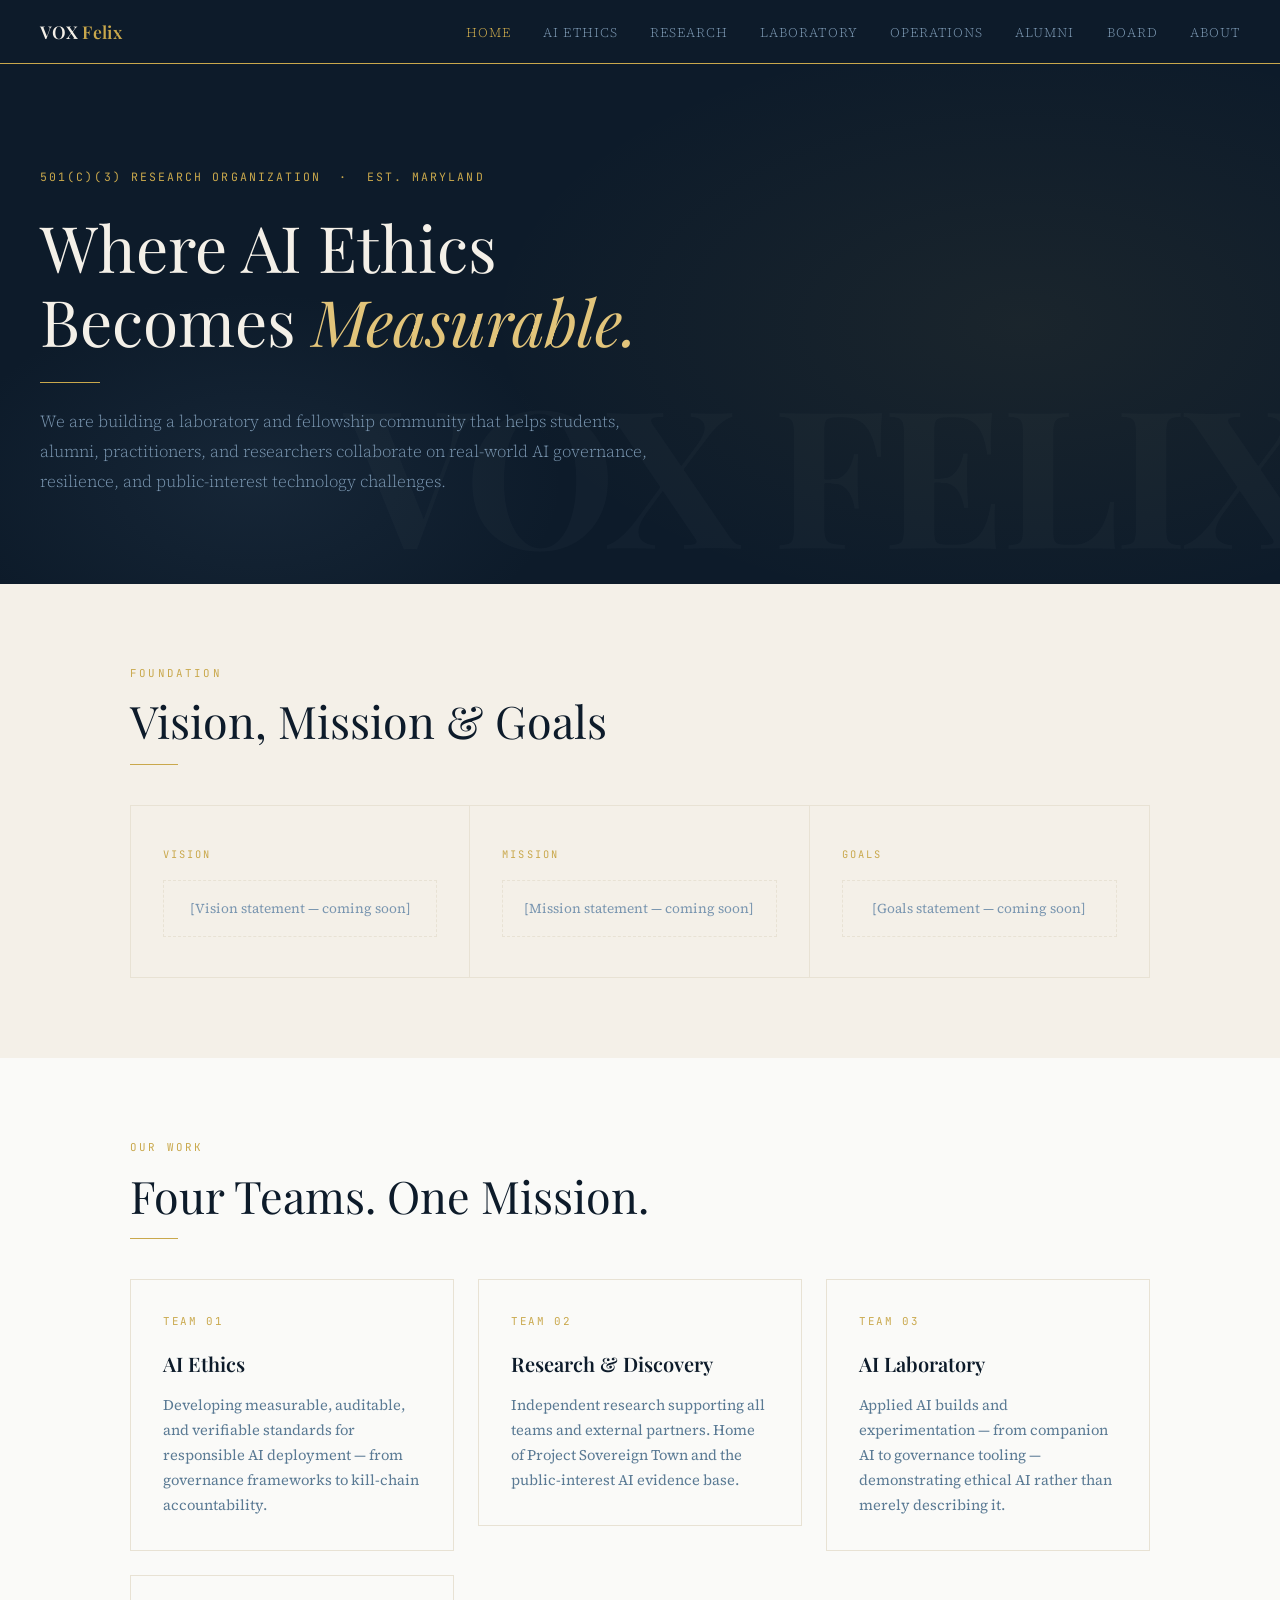
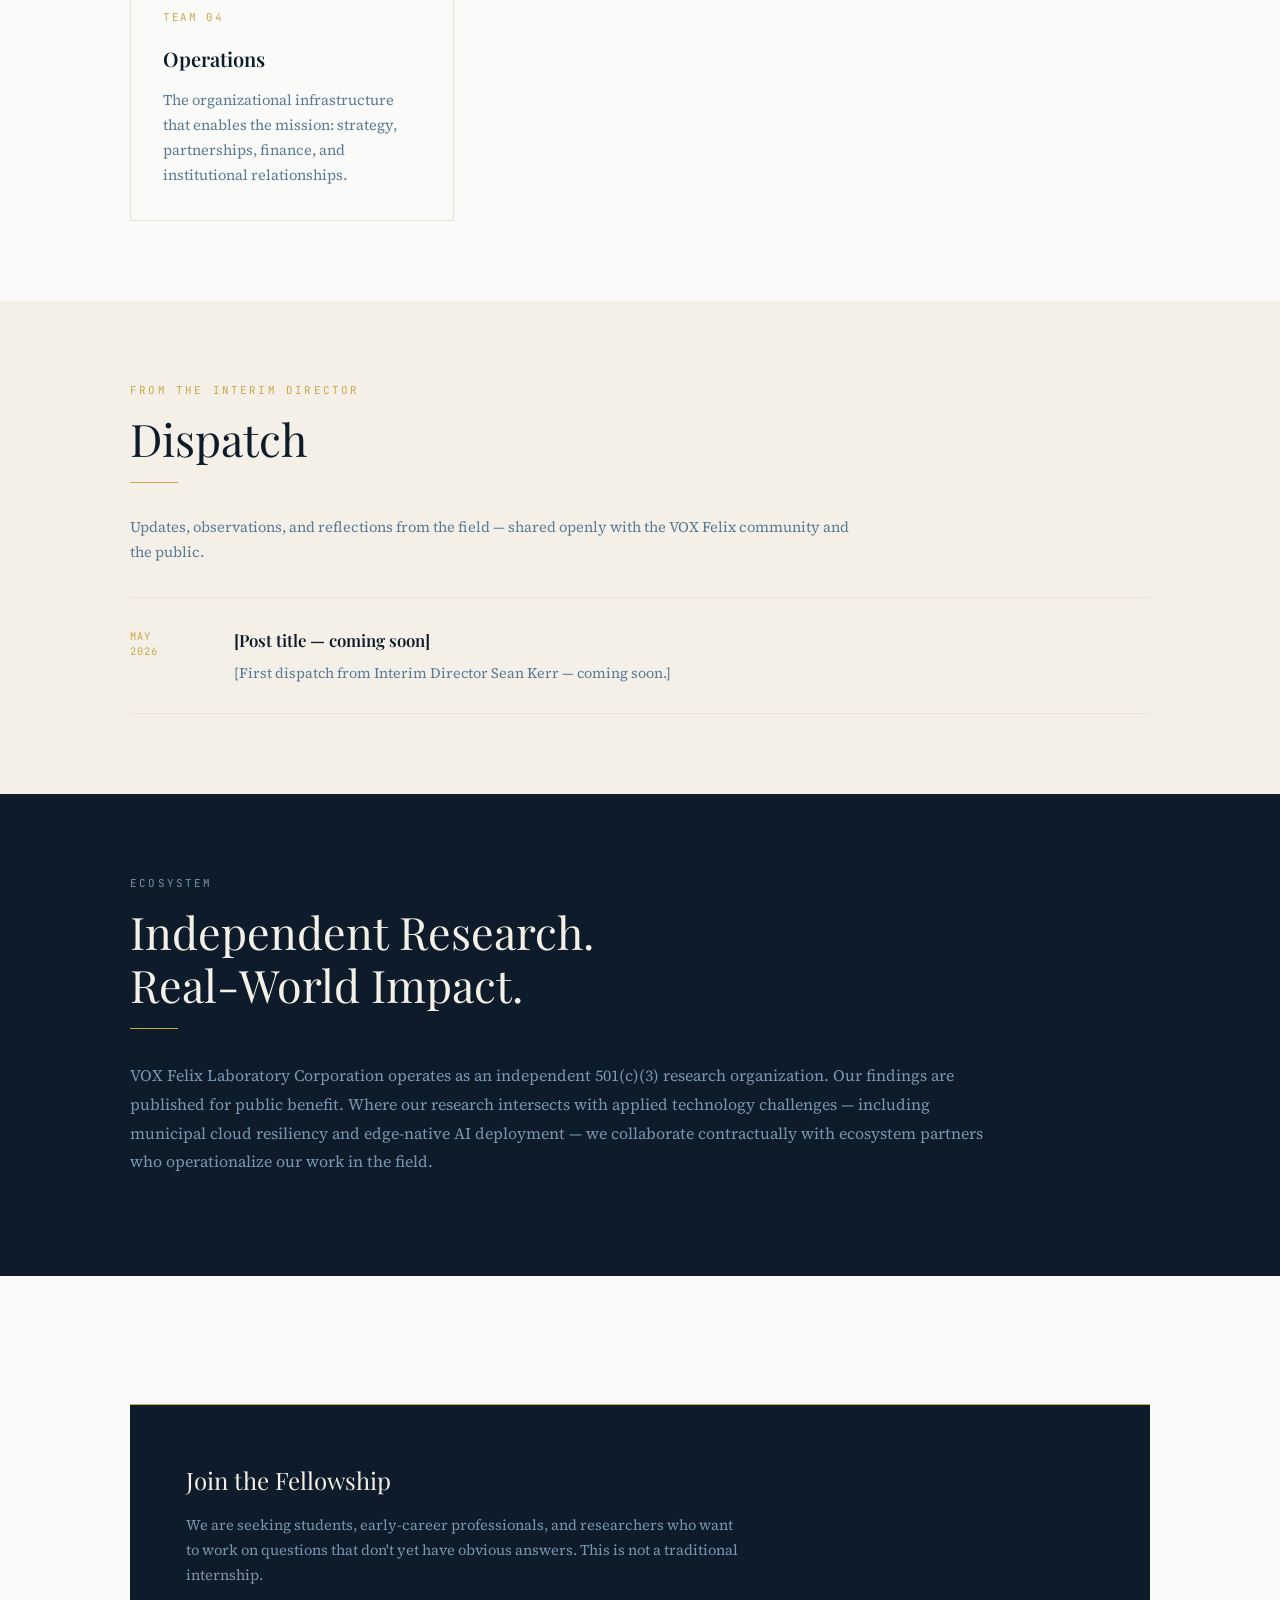
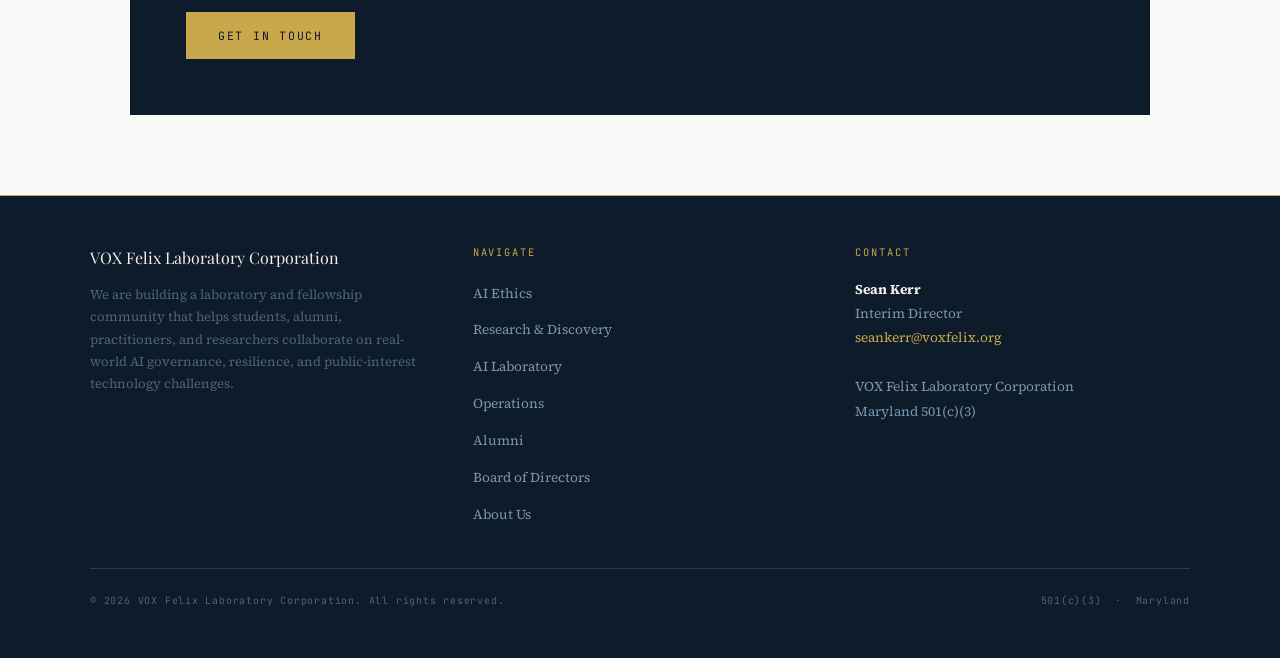
==== index.html @ 9bbd5929 "Add files via upload Original files uploaded for website build" ====
<!DOCTYPE html>
<html lang="en">
<head>
  <meta charset="UTF-8">
  <meta name="viewport" content="width=device-width, initial-scale=1.0">
  <title>VOX Felix Laboratory Corporation</title>
  <link rel="stylesheet" href="styles.css">
</head>
<body class="page-body">

  <!-- NAV -->
  <nav>
    <a href="index.html" class="nav-brand">VOX <span>Felix</span></a>
    <ul class="nav-links" id="navLinks">
      <li><a href="index.html" class="active">Home</a></li>
      <li><a href="ai-ethics.html">AI Ethics</a></li>
      <li><a href="research.html">Research</a></li>
      <li><a href="laboratory.html">Laboratory</a></li>
      <li><a href="operations.html">Operations</a></li>
      <li><a href="alumni.html">Alumni</a></li>
      <li><a href="board.html">Board</a></li>
      <li><a href="about.html">About</a></li>
    </ul>
    <button class="nav-toggle" onclick="document.getElementById('navLinks').classList.toggle('open')" aria-label="Menu">
      <span></span><span></span><span></span>
    </button>
  </nav>

  <!-- HERO -->
  <section class="hero">
    <div class="hero-inner">
      <p class="hero-eyebrow fade-up">501(c)(3) Research Organization &nbsp;·&nbsp; Est. Maryland</p>
      <h1 class="fade-up-1">Where AI Ethics<br>Becomes <em>Measurable.</em></h1>
      <div class="hero-rule fade-up-2"></div>
      <p class="hero-sub fade-up-3">We are building a laboratory and fellowship community that helps students, alumni, practitioners, and researchers collaborate on real-world AI governance, resilience, and public-interest technology challenges.</p>
    </div>
  </section>

  <!-- VISION / MISSION / GOALS -->
  <div class="section-alt">
    <div class="section">
      <p class="section-label">Foundation</p>
      <h2 class="section-title">Vision, Mission &amp; Goals</h2>
      <div class="title-rule"></div>
      <div class="vmg-grid">
        <div class="vmg-block">
          <div class="vmg-label">Vision</div>
          <div class="vmg-text vmg-placeholder">[Vision statement — coming soon]</div>
        </div>
        <div class="vmg-block">
          <div class="vmg-label">Mission</div>
          <div class="vmg-text vmg-placeholder">[Mission statement — coming soon]</div>
        </div>
        <div class="vmg-block">
          <div class="vmg-label">Goals</div>
          <div class="vmg-text vmg-placeholder">[Goals statement — coming soon]</div>
        </div>
      </div>
    </div>
  </div>

  <!-- FOUR TEAMS -->
  <div class="section">
    <p class="section-label">Our Work</p>
    <h2 class="section-title">Four Teams. One Mission.</h2>
    <div class="title-rule"></div>
    <div class="card-grid">
      <a href="ai-ethics.html" style="text-decoration:none;">
        <div class="card">
          <div class="card-icon">Team 01</div>
          <h3>AI Ethics</h3>
          <p>Developing measurable, auditable, and verifiable standards for responsible AI deployment — from governance frameworks to kill-chain accountability.</p>
        </div>
      </a>
      <a href="research.html" style="text-decoration:none;">
        <div class="card">
          <div class="card-icon">Team 02</div>
          <h3>Research &amp; Discovery</h3>
          <p>Independent research supporting all teams and external partners. Home of Project Sovereign Town and the public-interest AI evidence base.</p>
        </div>
      </a>
      <a href="laboratory.html" style="text-decoration:none;">
        <div class="card">
          <div class="card-icon">Team 03</div>
          <h3>AI Laboratory</h3>
          <p>Applied AI builds and experimentation — from companion AI to governance tooling — demonstrating ethical AI rather than merely describing it.</p>
        </div>
      </a>
      <a href="operations.html" style="text-decoration:none;">
        <div class="card">
          <div class="card-icon">Team 04</div>
          <h3>Operations</h3>
          <p>The organizational infrastructure that enables the mission: strategy, partnerships, finance, and institutional relationships.</p>
        </div>
      </a>
    </div>
  </div>

  <!-- DIRECTOR'S DISPATCH -->
  <div class="section-alt">
    <div class="section">
      <p class="section-label">From the Interim Director</p>
      <h2 class="section-title">Dispatch</h2>
      <div class="title-rule"></div>
      <p class="prose" style="color:var(--text-light); font-size:0.92rem; margin-bottom:1.5rem;">Updates, observations, and reflections from the field — shared openly with the VOX Felix community and the public.</p>
      <div class="dispatch-list">
        <!-- DISPATCH ITEM TEMPLATE — duplicate and populate as needed -->
        <div class="dispatch-item">
          <div class="dispatch-date">May<br>2026</div>
          <div>
            <div class="dispatch-title">[Post title — coming soon]</div>
            <div class="dispatch-body">[First dispatch from Interim Director Sean Kerr — coming soon.]</div>
          </div>
        </div>
        <!-- END TEMPLATE -->
      </div>
    </div>
  </div>

  <!-- ECOSYSTEM NOTE -->
  <div class="section-dark">
    <div class="section">
      <p class="section-label-light">Ecosystem</p>
      <h2 class="section-title-light">Independent Research.<br>Real-World Impact.</h2>
      <div class="title-rule"></div>
      <div class="prose prose-wide">
        <p style="color:var(--slate-light);">VOX Felix Laboratory Corporation operates as an independent 501(c)(3) research organization. Our findings are published for public benefit. Where our research intersects with applied technology challenges — including municipal cloud resiliency and edge-native AI deployment — we collaborate contractually with ecosystem partners who operationalize our work in the field.</p>
      </div>
    </div>
  </div>

  <!-- CTA -->
  <div class="section">
    <div class="cta-block">
      <h3>Join the Fellowship</h3>
      <p>We are seeking students, early-career professionals, and researchers who want to work on questions that don't yet have obvious answers. This is not a traditional internship.</p>
      <a href="mailto:seankerr@voxfelix.org" class="btn btn-gold">Get in Touch</a>
    </div>
  </div>

  <!-- FOOTER -->
  <footer>
    <div class="footer-inner">
      <div>
        <div class="footer-brand">VOX Felix Laboratory Corporation</div>
        <div class="footer-tagline">We are building a laboratory and fellowship community that helps students, alumni, practitioners, and researchers collaborate on real-world AI governance, resilience, and public-interest technology challenges.</div>
      </div>
      <div>
        <div class="footer-heading">Navigate</div>
        <ul class="footer-links">
          <li><a href="ai-ethics.html">AI Ethics</a></li>
          <li><a href="research.html">Research &amp; Discovery</a></li>
          <li><a href="laboratory.html">AI Laboratory</a></li>
          <li><a href="operations.html">Operations</a></li>
          <li><a href="alumni.html">Alumni</a></li>
          <li><a href="board.html">Board of Directors</a></li>
          <li><a href="about.html">About Us</a></li>
        </ul>
      </div>
      <div>
        <div class="footer-heading">Contact</div>
        <div class="footer-contact">
          <strong style="color:var(--cream);">Sean Kerr</strong><br>
          Interim Director<br>
          <a href="mailto:seankerr@voxfelix.org">seankerr@voxfelix.org</a><br><br>
          VOX Felix Laboratory Corporation<br>
          Maryland 501(c)(3)
        </div>
      </div>
    </div>
    <div class="footer-bottom">
      <span>© 2026 VOX Felix Laboratory Corporation. All rights reserved.</span>
      <span>501(c)(3) &nbsp;·&nbsp; Maryland</span>
    </div>
  </footer>

</body>
</html>
---- styles.css ----
@import url('https://fonts.googleapis.com/css2?family=Playfair+Display:ital,wght@0,400;0,600;0,700;1,400&family=Source+Serif+4:ital,opsz,wght@0,8..60,300;0,8..60,400;0,8..60,600;1,8..60,300&family=JetBrains+Mono:wght@300;400&display=swap');

:root {
  --navy: #0d1b2a;
  --navy-mid: #1a2e42;
  --navy-light: #243d55;
  --slate: #4a6580;
  --slate-light: #7a96b0;
  --cream: #f4f0e8;
  --cream-dark: #e8e2d4;
  --gold: #c9a84c;
  --gold-light: #e2c47a;
  --white: #fafaf8;
  --text-dark: #0d1b2a;
  --text-mid: #2d4a63;
  --text-light: #5a7a94;
  --rule: #c9a84c;
  --font-display: 'Playfair Display', Georgia, serif;
  --font-body: 'Source Serif 4', Georgia, serif;
  --font-mono: 'JetBrains Mono', monospace;
}

*, *::before, *::after { box-sizing: border-box; margin: 0; padding: 0; }

html { scroll-behavior: smooth; }

body {
  font-family: var(--font-body);
  background: var(--white);
  color: var(--text-dark);
  font-size: 17px;
  line-height: 1.7;
  -webkit-font-smoothing: antialiased;
}

/* ── NAV ── */
nav {
  position: fixed;
  top: 0; left: 0; right: 0;
  z-index: 100;
  background: var(--navy);
  border-bottom: 1px solid var(--gold);
  padding: 0 2.5rem;
  display: flex;
  align-items: center;
  justify-content: space-between;
  height: 64px;
}

.nav-brand {
  font-family: var(--font-display);
  font-size: 1.1rem;
  font-weight: 600;
  color: var(--cream);
  text-decoration: none;
  letter-spacing: 0.02em;
}

.nav-brand span {
  color: var(--gold);
}

.nav-links {
  display: flex;
  gap: 2rem;
  list-style: none;
}

.nav-links a {
  font-family: var(--font-body);
  font-size: 0.82rem;
  font-weight: 300;
  color: var(--slate-light);
  text-decoration: none;
  letter-spacing: 0.08em;
  text-transform: uppercase;
  transition: color 0.2s;
}

.nav-links a:hover { color: var(--gold); }
.nav-links a.active { color: var(--gold); }

.nav-toggle {
  display: none;
  background: none;
  border: none;
  cursor: pointer;
  flex-direction: column;
  gap: 5px;
  padding: 4px;
}

.nav-toggle span {
  display: block;
  width: 24px;
  height: 1px;
  background: var(--cream);
  transition: all 0.3s;
}

/* ── PAGE SHELL ── */
.page-body { padding-top: 64px; }

/* ── HERO ── */
.hero {
  background: var(--navy);
  min-height: 520px;
  display: flex;
  align-items: center;
  position: relative;
  overflow: hidden;
  padding: 5rem 2.5rem 4rem;
}

.hero::before {
  content: '';
  position: absolute;
  inset: 0;
  background:
    radial-gradient(ellipse 60% 80% at 80% 50%, rgba(201,168,76,0.07) 0%, transparent 70%),
    radial-gradient(ellipse 40% 60% at 20% 80%, rgba(74,101,128,0.15) 0%, transparent 60%);
}

.hero::after {
  content: 'VOX FELIX';
  position: absolute;
  right: -2rem;
  bottom: -3rem;
  font-family: var(--font-display);
  font-size: clamp(6rem, 15vw, 14rem);
  font-weight: 700;
  color: rgba(255,255,255,0.025);
  white-space: nowrap;
  pointer-events: none;
  letter-spacing: -0.02em;
}

.hero-inner {
  max-width: 900px;
  position: relative;
  z-index: 1;
}

.hero-eyebrow {
  font-family: var(--font-mono);
  font-size: 0.72rem;
  color: var(--gold);
  letter-spacing: 0.18em;
  text-transform: uppercase;
  margin-bottom: 1.5rem;
}

.hero h1 {
  font-family: var(--font-display);
  font-size: clamp(2.2rem, 5vw, 4rem);
  font-weight: 400;
  color: var(--cream);
  line-height: 1.15;
  margin-bottom: 1.5rem;
}

.hero h1 em {
  font-style: italic;
  color: var(--gold-light);
}

.hero-rule {
  width: 60px;
  height: 1px;
  background: var(--gold);
  margin-bottom: 1.5rem;
}

.hero-sub {
  font-size: 1.05rem;
  color: var(--slate-light);
  font-weight: 300;
  max-width: 620px;
  line-height: 1.8;
}

/* ── SECTION ── */
.section {
  padding: 5rem 2.5rem;
  max-width: 1100px;
  margin: 0 auto;
}

.section-sm { padding: 3rem 2.5rem; max-width: 1100px; margin: 0 auto; }

.section-alt {
  background: var(--cream);
  padding: 5rem 0;
}
.section-alt .section { padding-top: 0; padding-bottom: 0; }

.section-dark {
  background: var(--navy);
  padding: 5rem 0;
  color: var(--cream);
}
.section-dark .section { padding-top: 0; padding-bottom: 0; }

.section-label {
  font-family: var(--font-mono);
  font-size: 0.68rem;
  color: var(--gold);
  letter-spacing: 0.2em;
  text-transform: uppercase;
  margin-bottom: 0.75rem;
}

.section-label-light {
  font-family: var(--font-mono);
  font-size: 0.68rem;
  color: var(--slate-light);
  letter-spacing: 0.2em;
  text-transform: uppercase;
  margin-bottom: 0.75rem;
}

h2.section-title {
  font-family: var(--font-display);
  font-size: clamp(1.8rem, 3.5vw, 2.8rem);
  font-weight: 400;
  line-height: 1.2;
  margin-bottom: 1rem;
}

h2.section-title-light {
  font-family: var(--font-display);
  font-size: clamp(1.8rem, 3.5vw, 2.8rem);
  font-weight: 400;
  line-height: 1.2;
  margin-bottom: 1rem;
  color: var(--cream);
}

.title-rule {
  width: 48px;
  height: 1px;
  background: var(--gold);
  margin-bottom: 2rem;
}

/* ── CARDS ── */
.card-grid {
  display: grid;
  grid-template-columns: repeat(auto-fit, minmax(280px, 1fr));
  gap: 1.5rem;
  margin-top: 2.5rem;
}

.card {
  background: var(--white);
  border: 1px solid var(--cream-dark);
  padding: 2rem;
  transition: border-color 0.2s, transform 0.2s;
}

.card:hover {
  border-color: var(--gold);
  transform: translateY(-2px);
}

.card-alt {
  background: var(--navy-mid);
  border: 1px solid var(--navy-light);
  padding: 2rem;
  transition: border-color 0.2s;
}

.card-alt:hover { border-color: var(--gold); }

.card-icon {
  font-family: var(--font-mono);
  font-size: 0.68rem;
  color: var(--gold);
  letter-spacing: 0.15em;
  text-transform: uppercase;
  margin-bottom: 1rem;
}

.card h3 {
  font-family: var(--font-display);
  font-size: 1.25rem;
  font-weight: 600;
  margin-bottom: 0.75rem;
  color: var(--text-dark);
}

.card-alt h3 { color: var(--cream); }

.card p { font-size: 0.92rem; color: var(--text-light); line-height: 1.7; }
.card-alt p { color: var(--slate-light); font-size: 0.92rem; line-height: 1.7; }

/* ── PROSE ── */
.prose {
  max-width: 720px;
}

.prose p {
  margin-bottom: 1.25rem;
  font-size: 1rem;
  color: var(--text-mid);
  line-height: 1.8;
}

.prose-wide { max-width: 860px; }

/* ── TEAM GRID ── */
.team-grid {
  display: grid;
  grid-template-columns: repeat(auto-fit, minmax(240px, 1fr));
  gap: 2rem;
  margin-top: 2.5rem;
}

.team-card {
  border-top: 2px solid var(--gold);
  padding-top: 1.25rem;
}

.team-card .name {
  font-family: var(--font-display);
  font-size: 1.1rem;
  font-weight: 600;
  color: var(--text-dark);
  margin-bottom: 0.25rem;
}

.team-card .role {
  font-family: var(--font-mono);
  font-size: 0.68rem;
  color: var(--gold);
  letter-spacing: 0.12em;
  text-transform: uppercase;
  margin-bottom: 0.75rem;
}

.team-card .bio {
  font-size: 0.88rem;
  color: var(--text-light);
  line-height: 1.65;
}

/* ── PUBLICATION LIST ── */
.pub-list { margin-top: 2rem; }

.pub-item {
  border-bottom: 1px solid var(--cream-dark);
  padding: 1.5rem 0;
  display: grid;
  grid-template-columns: 1fr auto;
  gap: 1rem;
  align-items: start;
}

.pub-item:first-child { border-top: 1px solid var(--cream-dark); }

.pub-title {
  font-family: var(--font-display);
  font-size: 1.05rem;
  font-weight: 600;
  color: var(--text-dark);
  margin-bottom: 0.35rem;
}

.pub-meta {
  font-family: var(--font-mono);
  font-size: 0.65rem;
  color: var(--slate);
  letter-spacing: 0.1em;
  text-transform: uppercase;
}

.pub-abstract {
  font-size: 0.88rem;
  color: var(--text-light);
  margin-top: 0.5rem;
  line-height: 1.65;
}

.pub-badge {
  font-family: var(--font-mono);
  font-size: 0.62rem;
  background: var(--navy);
  color: var(--gold);
  padding: 0.3rem 0.65rem;
  letter-spacing: 0.1em;
  text-transform: uppercase;
  white-space: nowrap;
  align-self: start;
}

/* ── DISPATCH (updates feed) ── */
.dispatch-list { margin-top: 2rem; }

.dispatch-item {
  display: grid;
  grid-template-columns: 80px 1fr;
  gap: 1.5rem;
  padding: 1.75rem 0;
  border-bottom: 1px solid var(--cream-dark);
}

.dispatch-item:first-child { border-top: 1px solid var(--cream-dark); }

.dispatch-date {
  font-family: var(--font-mono);
  font-size: 0.65rem;
  color: var(--gold);
  letter-spacing: 0.1em;
  text-transform: uppercase;
  line-height: 1.5;
  padding-top: 0.2rem;
}

.dispatch-title {
  font-family: var(--font-display);
  font-size: 1.05rem;
  font-weight: 600;
  color: var(--text-dark);
  margin-bottom: 0.4rem;
}

.dispatch-body {
  font-size: 0.9rem;
  color: var(--text-light);
  line-height: 1.7;
}

/* ── VMG BLOCKS ── */
.vmg-grid {
  display: grid;
  grid-template-columns: repeat(3, 1fr);
  gap: 0;
  border: 1px solid var(--cream-dark);
  margin-top: 2.5rem;
}

.vmg-block {
  padding: 2.5rem 2rem;
  border-right: 1px solid var(--cream-dark);
}

.vmg-block:last-child { border-right: none; }

.vmg-label {
  font-family: var(--font-mono);
  font-size: 0.65rem;
  color: var(--gold);
  letter-spacing: 0.2em;
  text-transform: uppercase;
  margin-bottom: 1rem;
}

.vmg-text {
  font-family: var(--font-display);
  font-size: 1rem;
  font-weight: 400;
  color: var(--text-mid);
  line-height: 1.7;
  font-style: italic;
}

.vmg-placeholder {
  font-family: var(--font-body);
  font-size: 0.85rem;
  color: var(--slate-light);
  font-style: normal;
  border: 1px dashed var(--cream-dark);
  padding: 1rem;
  text-align: center;
}

/* ── CTA ── */
.cta-block {
  background: var(--navy);
  padding: 3.5rem;
  margin-top: 3rem;
  position: relative;
  overflow: hidden;
}

.cta-block::before {
  content: '';
  position: absolute;
  top: 0; left: 0; right: 0;
  height: 1px;
  background: var(--gold);
}

.cta-block h3 {
  font-family: var(--font-display);
  font-size: 1.5rem;
  font-weight: 400;
  color: var(--cream);
  margin-bottom: 0.75rem;
}

.cta-block p {
  font-size: 0.92rem;
  color: var(--slate-light);
  margin-bottom: 1.5rem;
  max-width: 560px;
}

.btn {
  display: inline-block;
  font-family: var(--font-mono);
  font-size: 0.72rem;
  letter-spacing: 0.15em;
  text-transform: uppercase;
  padding: 0.85rem 2rem;
  text-decoration: none;
  transition: all 0.2s;
  cursor: pointer;
  border: none;
}

.btn-gold {
  background: var(--gold);
  color: var(--navy);
}

.btn-gold:hover {
  background: var(--gold-light);
}

.btn-outline {
  background: transparent;
  color: var(--gold);
  border: 1px solid var(--gold);
}

.btn-outline:hover {
  background: var(--gold);
  color: var(--navy);
}

/* ── FOOTER ── */
footer {
  background: var(--navy);
  border-top: 1px solid var(--gold);
  padding: 3rem 2.5rem;
  color: var(--slate-light);
}

.footer-inner {
  max-width: 1100px;
  margin: 0 auto;
  display: grid;
  grid-template-columns: 1fr 1fr 1fr;
  gap: 3rem;
}

.footer-brand {
  font-family: var(--font-display);
  font-size: 1rem;
  color: var(--cream);
  margin-bottom: 0.75rem;
}

.footer-tagline {
  font-size: 0.82rem;
  color: var(--slate);
  line-height: 1.7;
}

.footer-heading {
  font-family: var(--font-mono);
  font-size: 0.65rem;
  color: var(--gold);
  letter-spacing: 0.18em;
  text-transform: uppercase;
  margin-bottom: 1rem;
}

.footer-links { list-style: none; }
.footer-links li { margin-bottom: 0.5rem; }
.footer-links a {
  font-size: 0.85rem;
  color: var(--slate-light);
  text-decoration: none;
  transition: color 0.2s;
}
.footer-links a:hover { color: var(--gold); }

.footer-contact { font-size: 0.85rem; line-height: 1.8; }
.footer-contact a { color: var(--gold); text-decoration: none; }

.footer-bottom {
  max-width: 1100px;
  margin: 2rem auto 0;
  padding-top: 1.5rem;
  border-top: 1px solid var(--navy-light);
  display: flex;
  justify-content: space-between;
  align-items: center;
  font-family: var(--font-mono);
  font-size: 0.62rem;
  color: var(--slate);
  letter-spacing: 0.08em;
}

/* ── RESPONSIVE ── */
@media (max-width: 768px) {
  .nav-links { display: none; }
  .nav-toggle { display: flex; }
  .nav-links.open {
    display: flex;
    flex-direction: column;
    position: absolute;
    top: 64px; left: 0; right: 0;
    background: var(--navy);
    padding: 1.5rem 2.5rem;
    gap: 1.25rem;
    border-bottom: 1px solid var(--gold);
  }
  .vmg-grid { grid-template-columns: 1fr; }
  .vmg-block { border-right: none; border-bottom: 1px solid var(--cream-dark); }
  .footer-inner { grid-template-columns: 1fr; gap: 2rem; }
  .footer-bottom { flex-direction: column; gap: 0.5rem; text-align: center; }
  .pub-item { grid-template-columns: 1fr; }
  .dispatch-item { grid-template-columns: 1fr; gap: 0.5rem; }
}

@media (max-width: 480px) {
  .section, .section-sm { padding-left: 1.25rem; padding-right: 1.25rem; }
  nav { padding: 0 1.25rem; }
  .cta-block { padding: 2rem 1.5rem; }
}

/* ── ANIMATIONS ── */
@keyframes fadeUp {
  from { opacity: 0; transform: translateY(24px); }
  to { opacity: 1; transform: translateY(0); }
}

.fade-up { animation: fadeUp 0.7s ease forwards; }
.fade-up-1 { animation: fadeUp 0.7s 0.1s ease both; }
.fade-up-2 { animation: fadeUp 0.7s 0.2s ease both; }
.fade-up-3 { animation: fadeUp 0.7s 0.35s ease both; }
.fade-up-4 { animation: fadeUp 0.7s 0.5s ease both; }
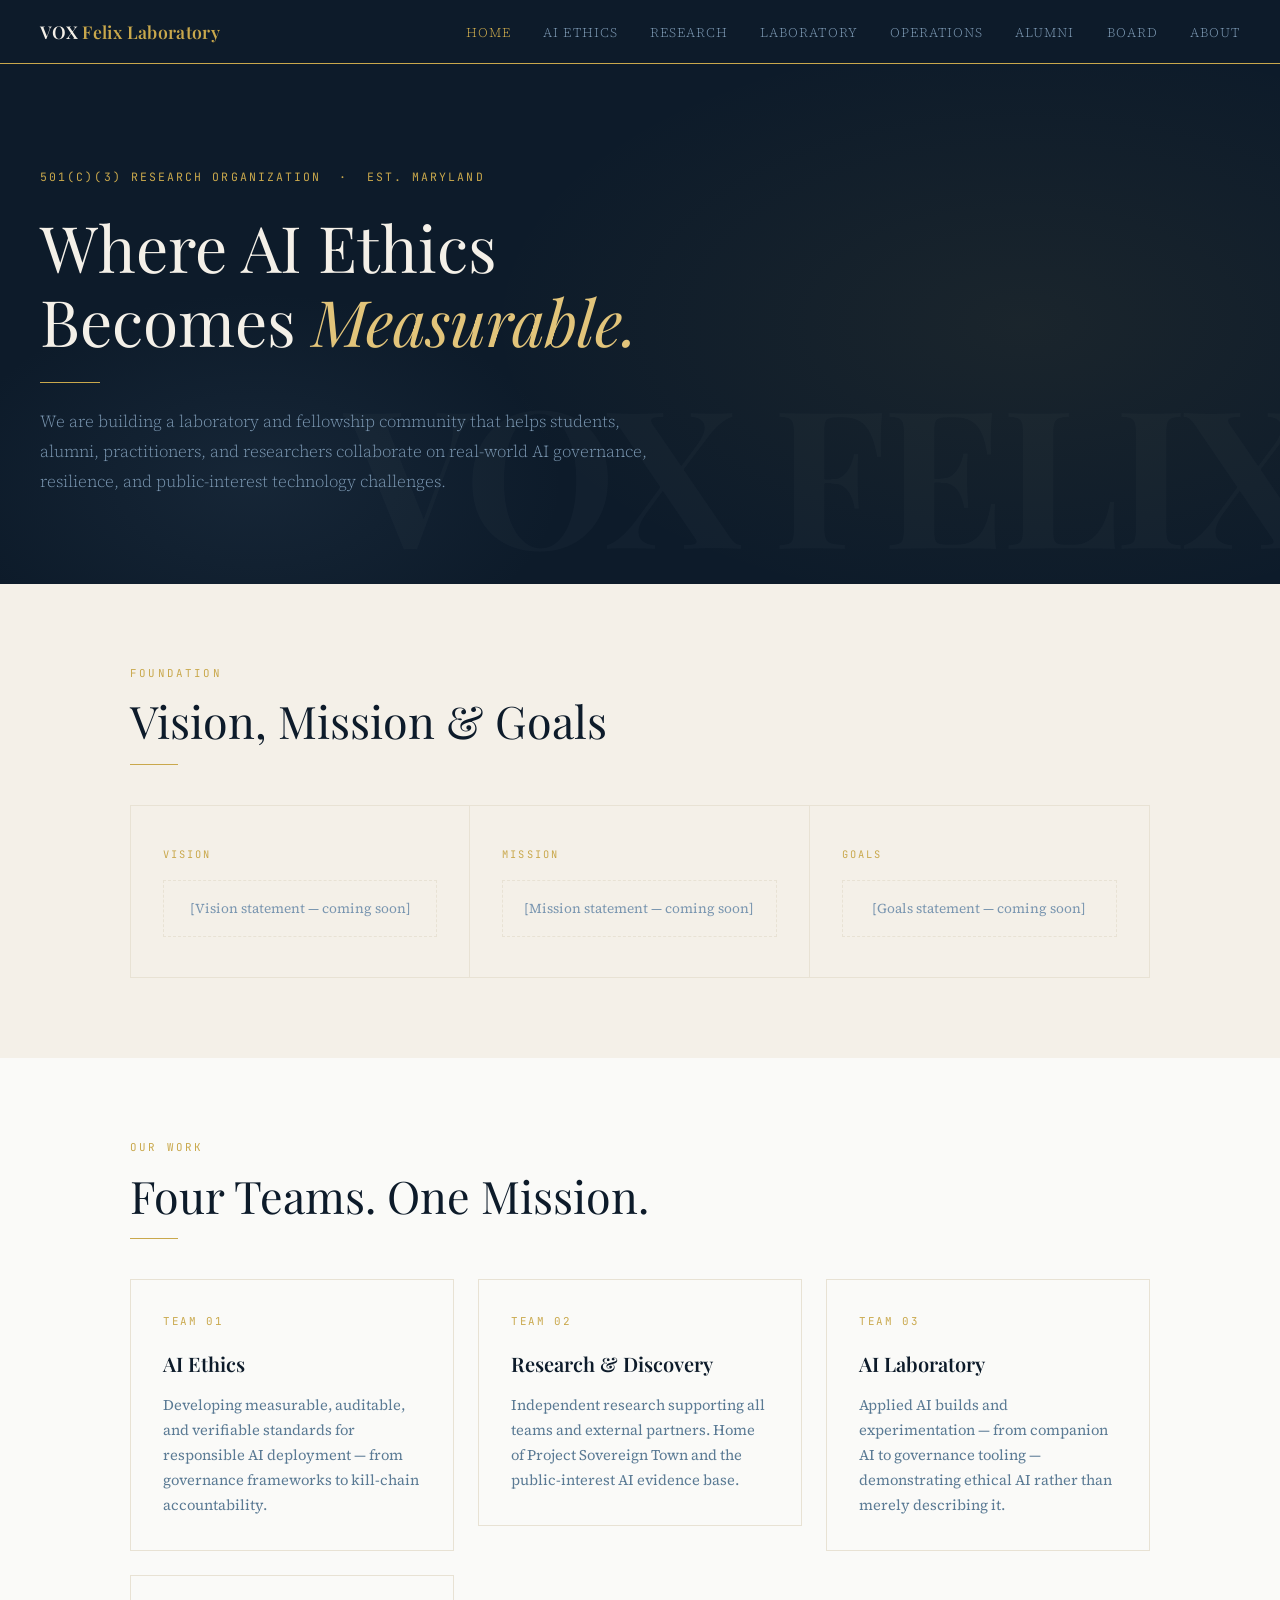
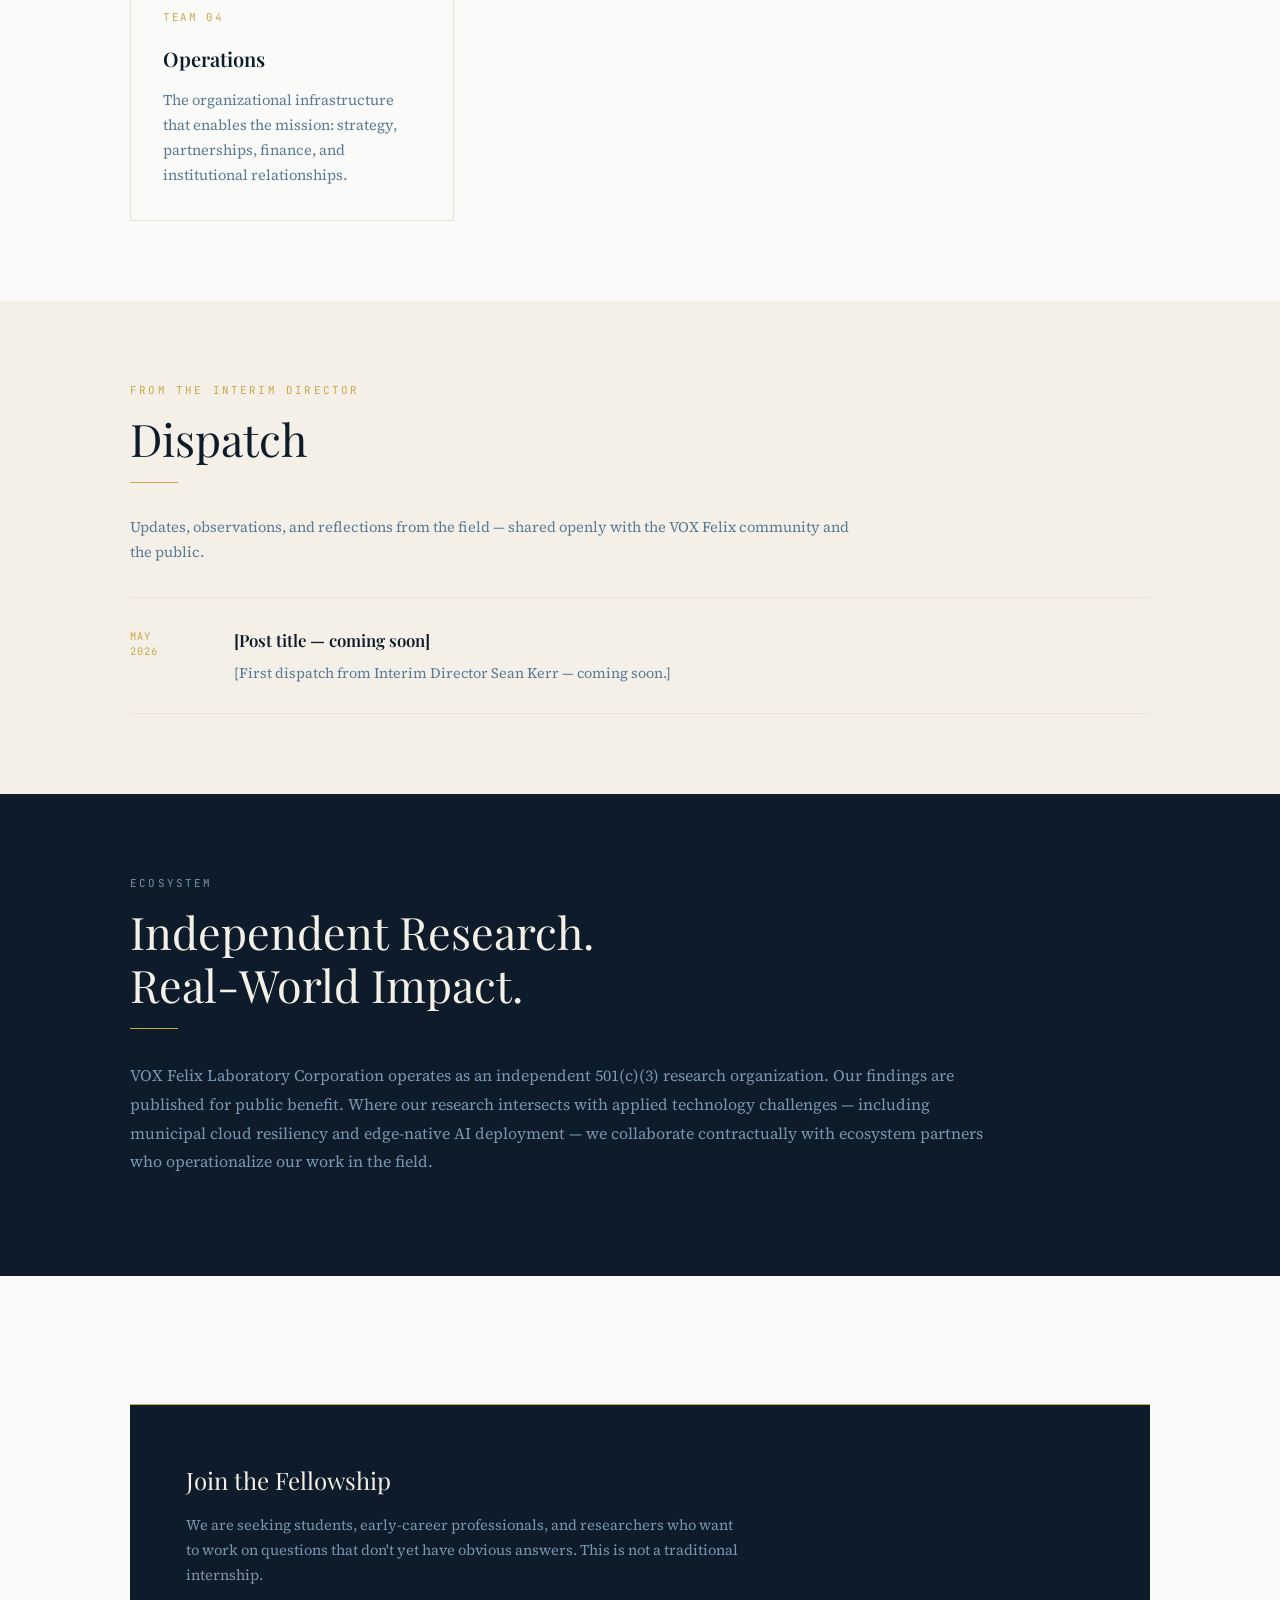
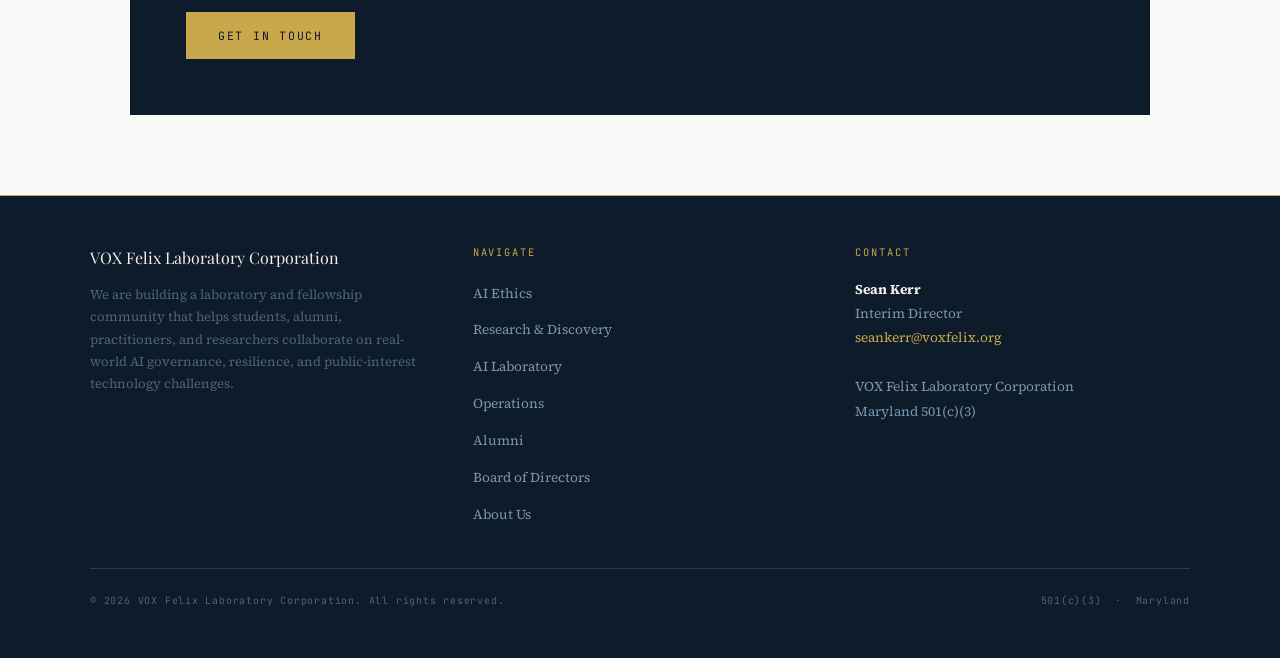
==== commit 9d48c7c0: "Update index.html Added 'Labortory' to VOX Felix on menu ribbon" ====
--- a/index.html
+++ b/index.html
@@ -10,7 +10,7 @@
 
   <!-- NAV -->
   <nav>
-    <a href="index.html" class="nav-brand">VOX <span>Felix</span></a>
+    <a href="index.html" class="nav-brand">VOX <span>Felix Laboratory</span></a>
     <ul class="nav-links" id="navLinks">
       <li><a href="index.html" class="active">Home</a></li>
       <li><a href="ai-ethics.html">AI Ethics</a></li>
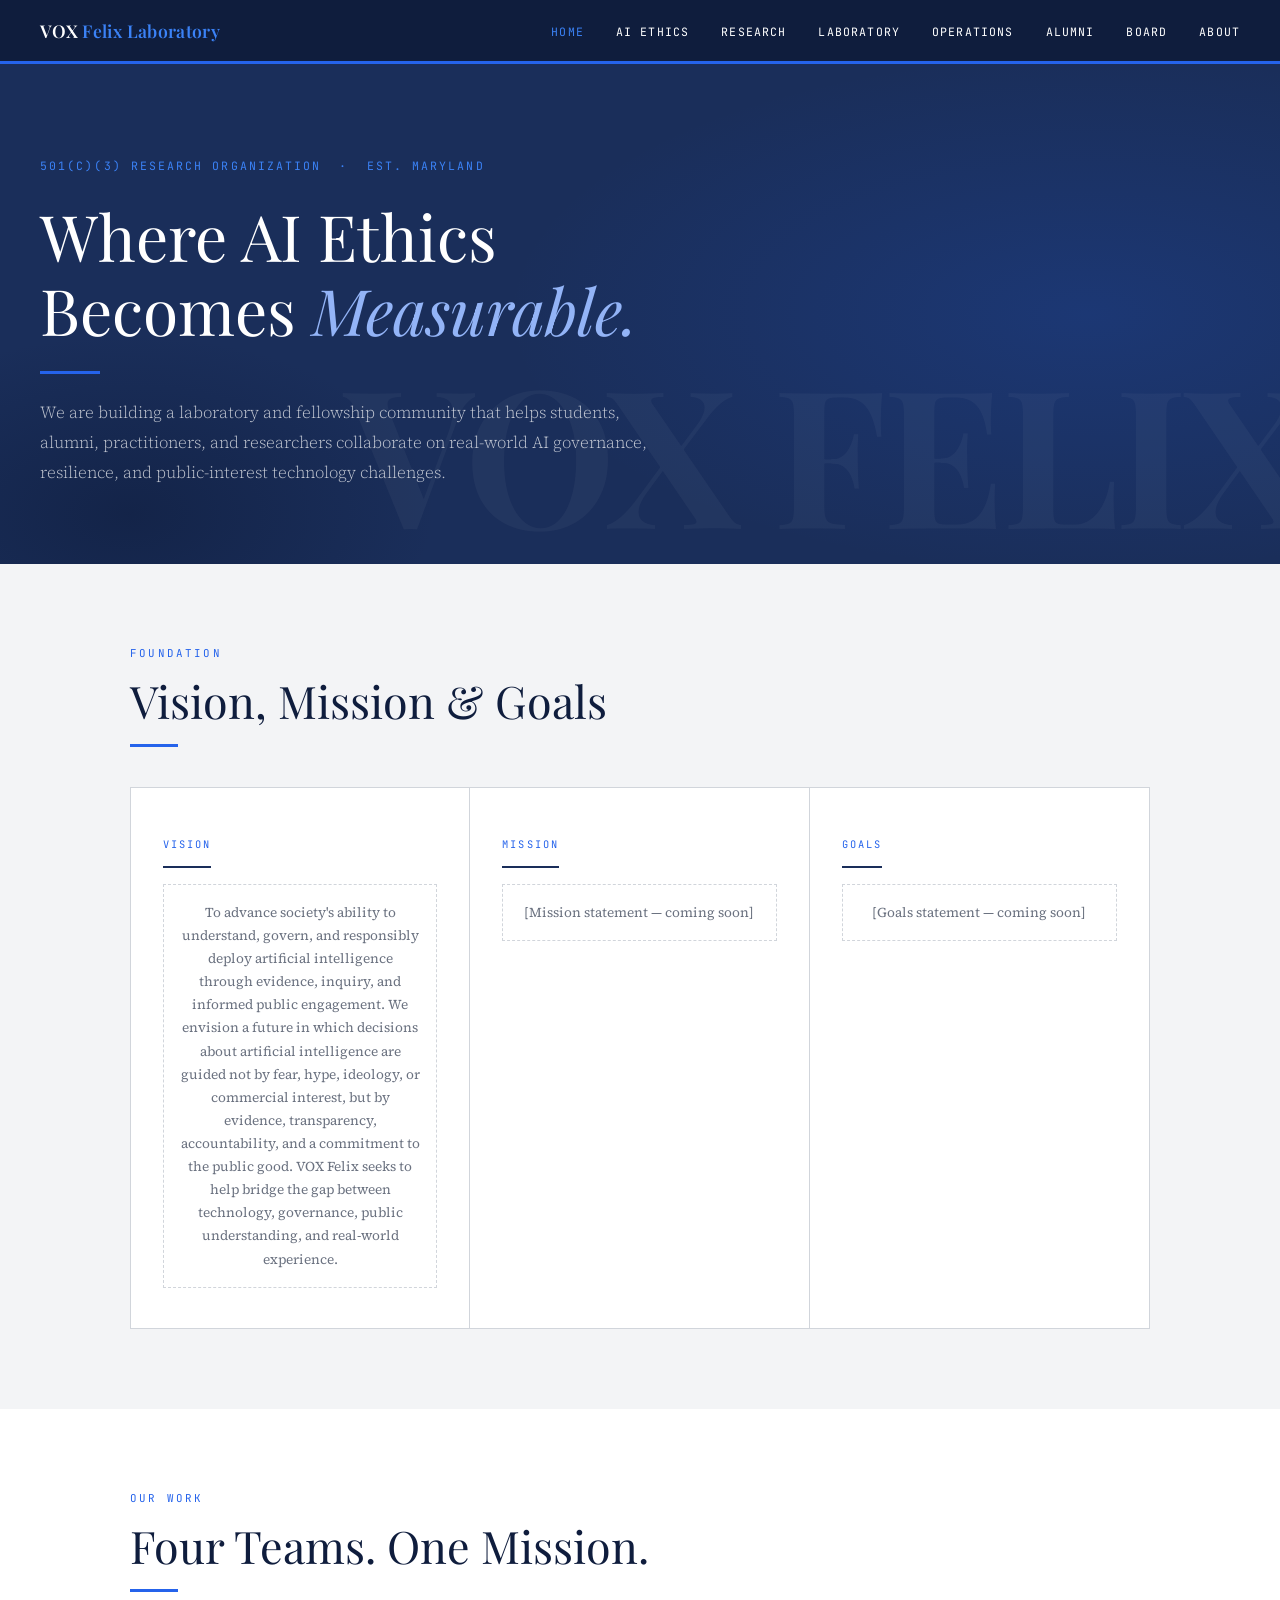
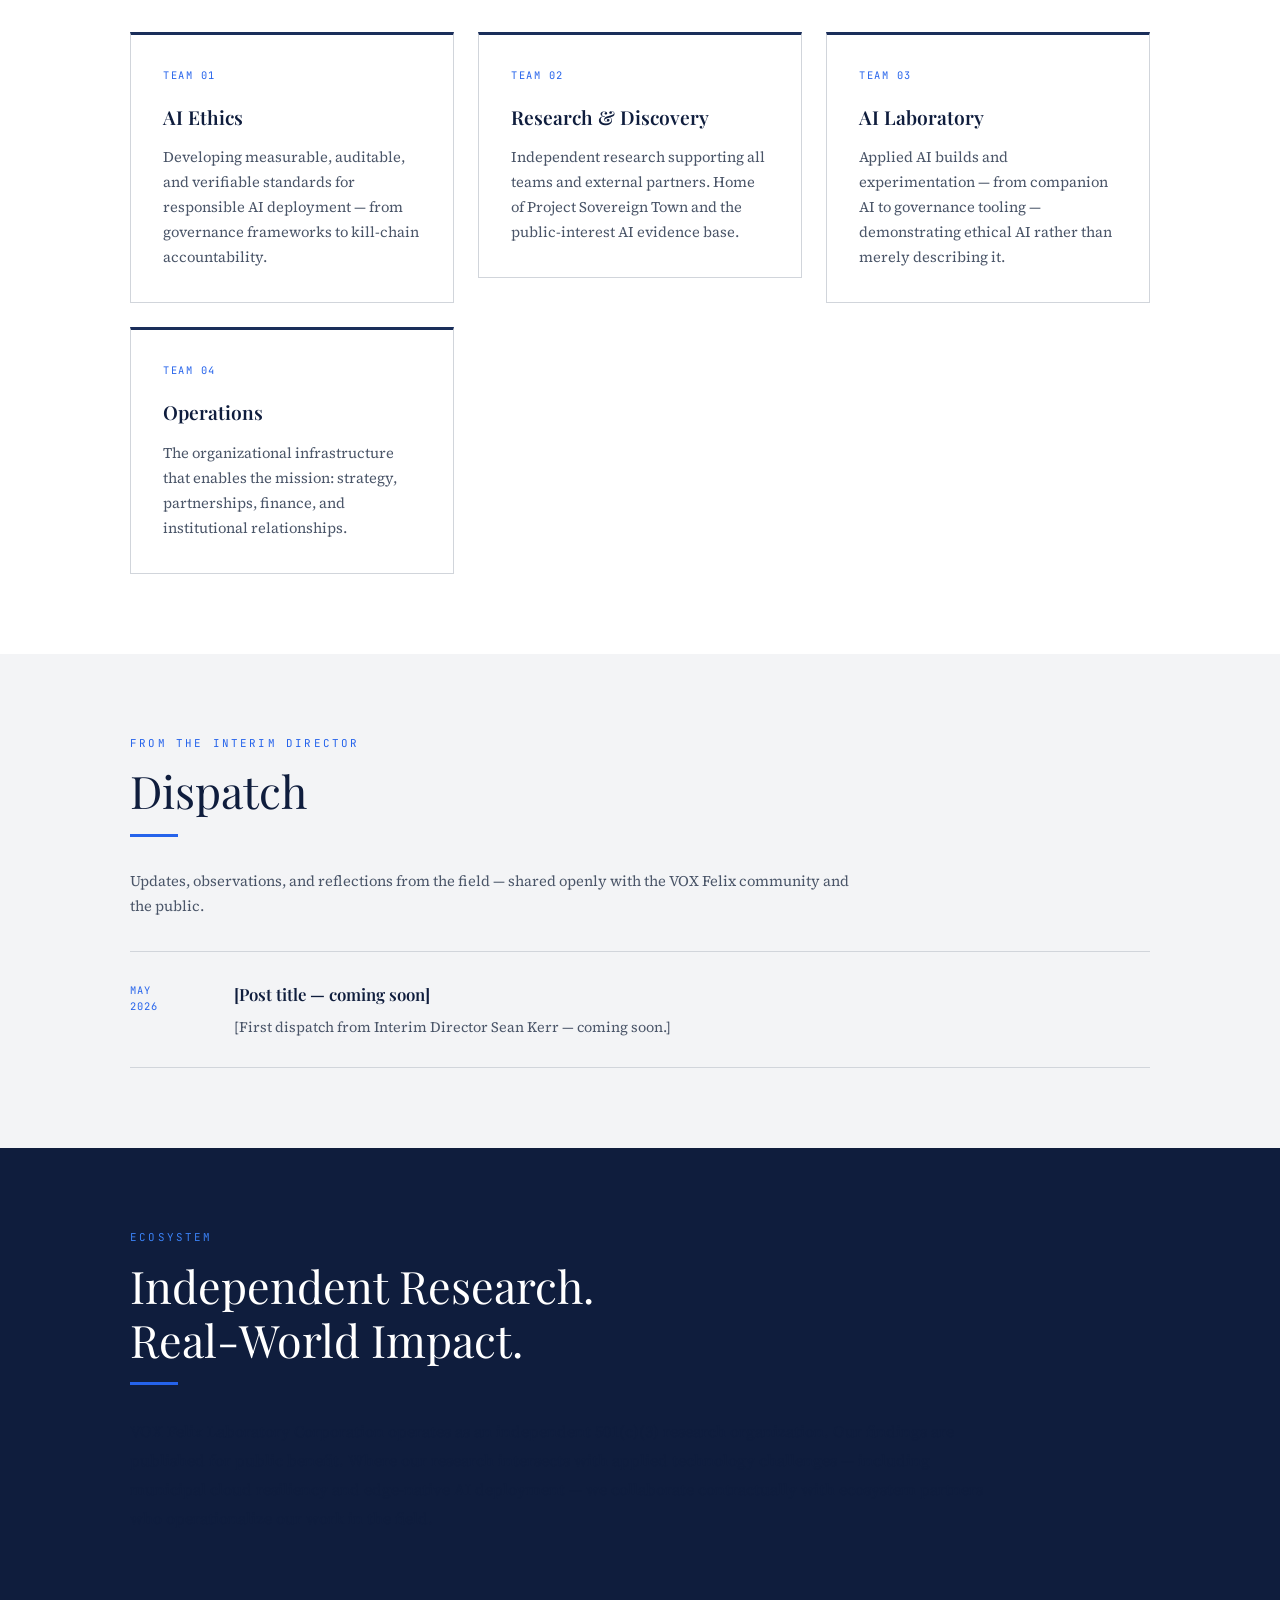
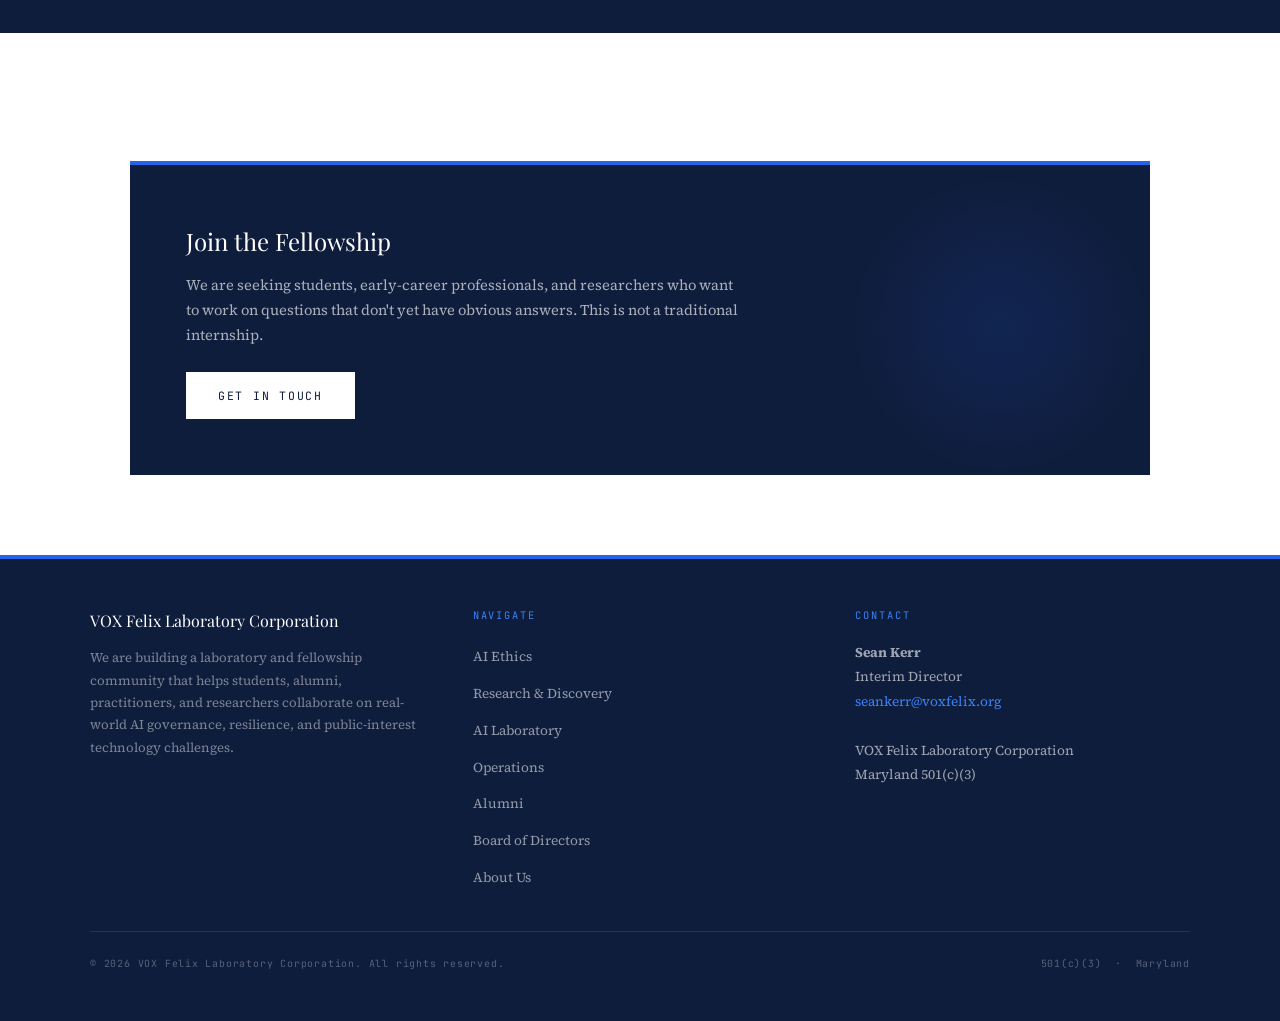
==== commit 7ee07c5a: "Update index.html updated vision statement text" ====
--- a/index.html
+++ b/index.html
@@ -45,7 +45,10 @@
       <div class="vmg-grid">
         <div class="vmg-block">
           <div class="vmg-label">Vision</div>
-          <div class="vmg-text vmg-placeholder">[Vision statement — coming soon]</div>
+          <div class="vmg-text vmg-placeholder">To advance society's ability to understand, govern, and responsibly deploy artificial intelligence through evidence, inquiry, and informed public engagement.
+We envision a future in which decisions about artificial intelligence are guided not by fear, hype, ideology, or commercial interest, but by evidence, transparency, accountability, and a commitment to the public good.
+VOX Felix seeks to help bridge the gap between technology, governance, public understanding, and real-world experience. 
+</div>
         </div>
         <div class="vmg-block">
           <div class="vmg-label">Mission</div>
--- a/styles.css
+++ b/styles.css
@@ -1,27 +1,36 @@
 @import url('https://fonts.googleapis.com/css2?family=Playfair+Display:ital,wght@0,400;0,600;0,700;1,400&family=Source+Serif+4:ital,opsz,wght@0,8..60,300;0,8..60,400;0,8..60,600;1,8..60,300&family=JetBrains+Mono:wght@300;400&display=swap');
 
 :root {
-  --navy: #0d1b2a;
-  --navy-mid: #1a2e42;
-  --navy-light: #243d55;
-  --slate: #4a6580;
-  --slate-light: #7a96b0;
-  --cream: #f4f0e8;
-  --cream-dark: #e8e2d4;
-  --gold: #c9a84c;
-  --gold-light: #e2c47a;
-  --white: #fafaf8;
-  --text-dark: #0d1b2a;
-  --text-mid: #2d4a63;
-  --text-light: #5a7a94;
-  --rule: #c9a84c;
+  /* Core palette — dark cobalt + cool grey + white */
+  --cobalt:        #1a2e5a;
+  --cobalt-deep:   #0f1d3d;
+  --cobalt-mid:    #253f73;
+  --cobalt-light:  #3a5a9e;
+  --grey-dark:     #3a3f4a;
+  --grey-mid:      #6b7280;
+  --grey-light:    #9ca3af;
+  --grey-rule:     #d1d5db;
+  --grey-bg:       #f3f4f6;
+  --white:         #ffffff;
+  --white-off:     #f8f9fb;
+
+  /* Text */
+  --text-dark:     #0f1d3d;
+  --text-mid:      #1a2e5a;
+  --text-light:    #4a5568;
+  --text-muted:    #6b7280;
+
+  /* Accent — bright cobalt highlight for rules and badges */
+  --accent:        #2563eb;
+  --accent-light:  #3b82f6;
+
+  /* Fonts */
   --font-display: 'Playfair Display', Georgia, serif;
-  --font-body: 'Source Serif 4', Georgia, serif;
-  --font-mono: 'JetBrains Mono', monospace;
+  --font-body:    'Source Serif 4', Georgia, serif;
+  --font-mono:    'JetBrains Mono', monospace;
 }
 
 *, *::before, *::after { box-sizing: border-box; margin: 0; padding: 0; }
-
 html { scroll-behavior: smooth; }
 
 body {
@@ -38,8 +47,8 @@
   position: fixed;
   top: 0; left: 0; right: 0;
   z-index: 100;
-  background: var(--navy);
-  border-bottom: 1px solid var(--gold);
+  background: var(--cobalt-deep);
+  border-bottom: 3px solid var(--accent);
   padding: 0 2.5rem;
   display: flex;
   align-items: center;
@@ -51,14 +60,12 @@
   font-family: var(--font-display);
   font-size: 1.1rem;
   font-weight: 600;
-  color: var(--cream);
+  color: var(--white);
   text-decoration: none;
   letter-spacing: 0.02em;
 }
 
-.nav-brand span {
-  color: var(--gold);
-}
+.nav-brand span { color: var(--accent-light); }
 
 .nav-links {
   display: flex;
@@ -67,18 +74,17 @@
 }
 
 .nav-links a {
-  font-family: var(--font-body);
-  font-size: 0.82rem;
-  font-weight: 300;
-  color: var(--slate-light);
+  font-family: var(--font-mono);
+  font-size: 0.72rem;
+  color: var(--white);
   text-decoration: none;
-  letter-spacing: 0.08em;
+  letter-spacing: 0.1em;
   text-transform: uppercase;
   transition: color 0.2s;
 }
 
-.nav-links a:hover { color: var(--gold); }
-.nav-links a.active { color: var(--gold); }
+.nav-links a:hover { color: var(--white); }
+.nav-links a.active { color: var(--accent-light); }
 
 .nav-toggle {
   display: none;
@@ -94,7 +100,7 @@
   display: block;
   width: 24px;
   height: 1px;
-  background: var(--cream);
+  background: var(--white);
   transition: all 0.3s;
 }
 
@@ -103,8 +109,8 @@
 
 /* ── HERO ── */
 .hero {
-  background: var(--navy);
-  min-height: 520px;
+  background: var(--cobalt);
+  min-height: 500px;
   display: flex;
   align-items: center;
   position: relative;
@@ -117,8 +123,8 @@
   position: absolute;
   inset: 0;
   background:
-    radial-gradient(ellipse 60% 80% at 80% 50%, rgba(201,168,76,0.07) 0%, transparent 70%),
-    radial-gradient(ellipse 40% 60% at 20% 80%, rgba(74,101,128,0.15) 0%, transparent 60%);
+    radial-gradient(ellipse 70% 80% at 85% 50%, rgba(37,99,235,0.18) 0%, transparent 65%),
+    radial-gradient(ellipse 40% 60% at 10% 90%, rgba(15,29,61,0.6) 0%, transparent 60%);
 }
 
 .hero::after {
@@ -129,7 +135,7 @@
   font-family: var(--font-display);
   font-size: clamp(6rem, 15vw, 14rem);
   font-weight: 700;
-  color: rgba(255,255,255,0.025);
+  color: rgba(255,255,255,0.04);
   white-space: nowrap;
   pointer-events: none;
   letter-spacing: -0.02em;
@@ -144,7 +150,7 @@
 .hero-eyebrow {
   font-family: var(--font-mono);
   font-size: 0.72rem;
-  color: var(--gold);
+  color: var(--accent-light);
   letter-spacing: 0.18em;
   text-transform: uppercase;
   margin-bottom: 1.5rem;
@@ -154,26 +160,26 @@
   font-family: var(--font-display);
   font-size: clamp(2.2rem, 5vw, 4rem);
   font-weight: 400;
-  color: var(--cream);
+  color: var(--white);
   line-height: 1.15;
   margin-bottom: 1.5rem;
 }
 
 .hero h1 em {
   font-style: italic;
-  color: var(--gold-light);
+  color: #93b4f7;
 }
 
 .hero-rule {
   width: 60px;
-  height: 1px;
-  background: var(--gold);
+  height: 3px;
+  background: var(--accent);
   margin-bottom: 1.5rem;
 }
 
 .hero-sub {
   font-size: 1.05rem;
-  color: var(--slate-light);
+  color: rgba(255,255,255,0.72);
   font-weight: 300;
   max-width: 620px;
   line-height: 1.8;
@@ -189,22 +195,27 @@
 .section-sm { padding: 3rem 2.5rem; max-width: 1100px; margin: 0 auto; }
 
 .section-alt {
-  background: var(--cream);
+  background: var(--grey-bg);
   padding: 5rem 0;
 }
 .section-alt .section { padding-top: 0; padding-bottom: 0; }
 
 .section-dark {
-  background: var(--navy);
+  background: var(--cobalt-deep);
   padding: 5rem 0;
-  color: var(--cream);
 }
 .section-dark .section { padding-top: 0; padding-bottom: 0; }
 
+.section-cobalt {
+  background: var(--cobalt);
+  padding: 5rem 0;
+}
+.section-cobalt .section { padding-top: 0; padding-bottom: 0; }
+
 .section-label {
   font-family: var(--font-mono);
   font-size: 0.68rem;
-  color: var(--gold);
+  color: var(--accent);
   letter-spacing: 0.2em;
   text-transform: uppercase;
   margin-bottom: 0.75rem;
@@ -213,7 +224,7 @@
 .section-label-light {
   font-family: var(--font-mono);
   font-size: 0.68rem;
-  color: var(--slate-light);
+  color: var(--accent-light);
   letter-spacing: 0.2em;
   text-transform: uppercase;
   margin-bottom: 0.75rem;
@@ -223,6 +234,7 @@
   font-family: var(--font-display);
   font-size: clamp(1.8rem, 3.5vw, 2.8rem);
   font-weight: 400;
+  color: var(--text-dark);
   line-height: 1.2;
   margin-bottom: 1rem;
 }
@@ -231,15 +243,15 @@
   font-family: var(--font-display);
   font-size: clamp(1.8rem, 3.5vw, 2.8rem);
   font-weight: 400;
+  color: var(--white);
   line-height: 1.2;
   margin-bottom: 1rem;
-  color: var(--cream);
 }
 
 .title-rule {
   width: 48px;
-  height: 1px;
-  background: var(--gold);
+  height: 3px;
+  background: var(--accent);
   margin-bottom: 2rem;
 }
 
@@ -253,29 +265,32 @@
 
 .card {
   background: var(--white);
-  border: 1px solid var(--cream-dark);
+  border: 1px solid var(--grey-rule);
+  border-top: 3px solid var(--cobalt);
   padding: 2rem;
-  transition: border-color 0.2s, transform 0.2s;
+  transition: border-top-color 0.2s, transform 0.2s, box-shadow 0.2s;
 }
 
 .card:hover {
-  border-color: var(--gold);
+  border-top-color: var(--accent);
   transform: translateY(-2px);
+  box-shadow: 0 8px 24px rgba(26,46,90,0.1);
 }
 
 .card-alt {
-  background: var(--navy-mid);
-  border: 1px solid var(--navy-light);
+  background: var(--cobalt-mid);
+  border: 1px solid var(--cobalt-light);
+  border-top: 3px solid var(--accent-light);
   padding: 2rem;
-  transition: border-color 0.2s;
-}
-
-.card-alt:hover { border-color: var(--gold); }
+  transition: border-top-color 0.2s;
+}
+
+.card-alt:hover { border-top-color: var(--white); }
 
 .card-icon {
   font-family: var(--font-mono);
-  font-size: 0.68rem;
-  color: var(--gold);
+  font-size: 0.65rem;
+  color: var(--accent);
   letter-spacing: 0.15em;
   text-transform: uppercase;
   margin-bottom: 1rem;
@@ -283,21 +298,19 @@
 
 .card h3 {
   font-family: var(--font-display);
-  font-size: 1.25rem;
+  font-size: 1.2rem;
   font-weight: 600;
   margin-bottom: 0.75rem;
   color: var(--text-dark);
 }
 
-.card-alt h3 { color: var(--cream); }
+.card-alt h3 { color: var(--white); }
 
 .card p { font-size: 0.92rem; color: var(--text-light); line-height: 1.7; }
-.card-alt p { color: var(--slate-light); font-size: 0.92rem; line-height: 1.7; }
+.card-alt p { color: rgba(255,255,255,0.7); font-size: 0.92rem; line-height: 1.7; }
 
 /* ── PROSE ── */
-.prose {
-  max-width: 720px;
-}
+.prose { max-width: 720px; }
 
 .prose p {
   margin-bottom: 1.25rem;
@@ -317,8 +330,12 @@
 }
 
 .team-card {
-  border-top: 2px solid var(--gold);
+  border-top: 3px solid var(--cobalt);
   padding-top: 1.25rem;
+  background: var(--white);
+  padding: 1.5rem;
+  border: 1px solid var(--grey-rule);
+  border-top: 3px solid var(--cobalt);
 }
 
 .team-card .name {
@@ -331,8 +348,8 @@
 
 .team-card .role {
   font-family: var(--font-mono);
-  font-size: 0.68rem;
-  color: var(--gold);
+  font-size: 0.65rem;
+  color: var(--accent);
   letter-spacing: 0.12em;
   text-transform: uppercase;
   margin-bottom: 0.75rem;
@@ -348,7 +365,7 @@
 .pub-list { margin-top: 2rem; }
 
 .pub-item {
-  border-bottom: 1px solid var(--cream-dark);
+  border-bottom: 1px solid var(--grey-rule);
   padding: 1.5rem 0;
   display: grid;
   grid-template-columns: 1fr auto;
@@ -356,7 +373,7 @@
   align-items: start;
 }
 
-.pub-item:first-child { border-top: 1px solid var(--cream-dark); }
+.pub-item:first-child { border-top: 1px solid var(--grey-rule); }
 
 .pub-title {
   font-family: var(--font-display);
@@ -369,7 +386,7 @@
 .pub-meta {
   font-family: var(--font-mono);
   font-size: 0.65rem;
-  color: var(--slate);
+  color: var(--grey-mid);
   letter-spacing: 0.1em;
   text-transform: uppercase;
 }
@@ -384,8 +401,8 @@
 .pub-badge {
   font-family: var(--font-mono);
   font-size: 0.62rem;
-  background: var(--navy);
-  color: var(--gold);
+  background: var(--cobalt);
+  color: var(--white);
   padding: 0.3rem 0.65rem;
   letter-spacing: 0.1em;
   text-transform: uppercase;
@@ -393,7 +410,7 @@
   align-self: start;
 }
 
-/* ── DISPATCH (updates feed) ── */
+/* ── DISPATCH ── */
 .dispatch-list { margin-top: 2rem; }
 
 .dispatch-item {
@@ -401,15 +418,15 @@
   grid-template-columns: 80px 1fr;
   gap: 1.5rem;
   padding: 1.75rem 0;
-  border-bottom: 1px solid var(--cream-dark);
-}
-
-.dispatch-item:first-child { border-top: 1px solid var(--cream-dark); }
+  border-bottom: 1px solid var(--grey-rule);
+}
+
+.dispatch-item:first-child { border-top: 1px solid var(--grey-rule); }
 
 .dispatch-date {
   font-family: var(--font-mono);
   font-size: 0.65rem;
-  color: var(--gold);
+  color: var(--accent);
   letter-spacing: 0.1em;
   text-transform: uppercase;
   line-height: 1.5;
@@ -435,13 +452,14 @@
   display: grid;
   grid-template-columns: repeat(3, 1fr);
   gap: 0;
-  border: 1px solid var(--cream-dark);
+  border: 1px solid var(--grey-rule);
   margin-top: 2.5rem;
 }
 
 .vmg-block {
   padding: 2.5rem 2rem;
-  border-right: 1px solid var(--cream-dark);
+  border-right: 1px solid var(--grey-rule);
+  background: var(--white);
 }
 
 .vmg-block:last-child { border-right: none; }
@@ -449,10 +467,13 @@
 .vmg-label {
   font-family: var(--font-mono);
   font-size: 0.65rem;
-  color: var(--gold);
+  color: var(--accent);
   letter-spacing: 0.2em;
   text-transform: uppercase;
   margin-bottom: 1rem;
+  padding-bottom: 0.75rem;
+  border-bottom: 2px solid var(--cobalt);
+  display: inline-block;
 }
 
 .vmg-text {
@@ -467,45 +488,48 @@
 .vmg-placeholder {
   font-family: var(--font-body);
   font-size: 0.85rem;
-  color: var(--slate-light);
+  color: var(--grey-mid);
   font-style: normal;
-  border: 1px dashed var(--cream-dark);
+  border: 1px dashed var(--grey-rule);
   padding: 1rem;
   text-align: center;
 }
 
 /* ── CTA ── */
 .cta-block {
-  background: var(--navy);
+  background: var(--cobalt-deep);
   padding: 3.5rem;
   margin-top: 3rem;
   position: relative;
   overflow: hidden;
+  border-top: 4px solid var(--accent);
 }
 
 .cta-block::before {
   content: '';
   position: absolute;
-  top: 0; left: 0; right: 0;
-  height: 1px;
-  background: var(--gold);
+  bottom: 0; right: 0;
+  width: 300px; height: 300px;
+  background: radial-gradient(circle, rgba(37,99,235,0.12) 0%, transparent 70%);
+  pointer-events: none;
 }
 
 .cta-block h3 {
   font-family: var(--font-display);
   font-size: 1.5rem;
   font-weight: 400;
-  color: var(--cream);
+  color: var(--white);
   margin-bottom: 0.75rem;
 }
 
 .cta-block p {
   font-size: 0.92rem;
-  color: var(--slate-light);
+  color: rgba(255,255,255,0.65);
   margin-bottom: 1.5rem;
   max-width: 560px;
 }
 
+/* ── BUTTONS ── */
 .btn {
   display: inline-block;
   font-family: var(--font-mono);
@@ -520,31 +544,33 @@
 }
 
 .btn-gold {
-  background: var(--gold);
-  color: var(--navy);
+  background: var(--white);
+  color: var(--cobalt-deep);
+  font-weight: 400;
 }
 
 .btn-gold:hover {
-  background: var(--gold-light);
+  background: var(--accent-light);
+  color: var(--white);
 }
 
 .btn-outline {
   background: transparent;
-  color: var(--gold);
-  border: 1px solid var(--gold);
+  color: var(--white);
+  border: 1px solid rgba(255,255,255,0.4);
 }
 
 .btn-outline:hover {
-  background: var(--gold);
-  color: var(--navy);
+  background: var(--white);
+  color: var(--cobalt-deep);
 }
 
 /* ── FOOTER ── */
 footer {
-  background: var(--navy);
-  border-top: 1px solid var(--gold);
+  background: var(--cobalt-deep);
+  border-top: 4px solid var(--accent);
   padding: 3rem 2.5rem;
-  color: var(--slate-light);
+  color: rgba(255,255,255,0.6);
 }
 
 .footer-inner {
@@ -558,20 +584,20 @@
 .footer-brand {
   font-family: var(--font-display);
   font-size: 1rem;
-  color: var(--cream);
+  color: var(--white);
   margin-bottom: 0.75rem;
 }
 
 .footer-tagline {
   font-size: 0.82rem;
-  color: var(--slate);
+  color: rgba(255,255,255,0.45);
   line-height: 1.7;
 }
 
 .footer-heading {
   font-family: var(--font-mono);
   font-size: 0.65rem;
-  color: var(--gold);
+  color: var(--accent-light);
   letter-spacing: 0.18em;
   text-transform: uppercase;
   margin-bottom: 1rem;
@@ -581,26 +607,26 @@
 .footer-links li { margin-bottom: 0.5rem; }
 .footer-links a {
   font-size: 0.85rem;
-  color: var(--slate-light);
+  color: rgba(255,255,255,0.55);
   text-decoration: none;
   transition: color 0.2s;
 }
-.footer-links a:hover { color: var(--gold); }
+.footer-links a:hover { color: var(--white); }
 
 .footer-contact { font-size: 0.85rem; line-height: 1.8; }
-.footer-contact a { color: var(--gold); text-decoration: none; }
+.footer-contact a { color: var(--accent-light); text-decoration: none; }
 
 .footer-bottom {
   max-width: 1100px;
   margin: 2rem auto 0;
   padding-top: 1.5rem;
-  border-top: 1px solid var(--navy-light);
+  border-top: 1px solid rgba(255,255,255,0.1);
   display: flex;
   justify-content: space-between;
   align-items: center;
   font-family: var(--font-mono);
   font-size: 0.62rem;
-  color: var(--slate);
+  color: rgba(255,255,255,0.3);
   letter-spacing: 0.08em;
 }
 
@@ -613,13 +639,13 @@
     flex-direction: column;
     position: absolute;
     top: 64px; left: 0; right: 0;
-    background: var(--navy);
+    background: var(--cobalt-deep);
     padding: 1.5rem 2.5rem;
     gap: 1.25rem;
-    border-bottom: 1px solid var(--gold);
+    border-bottom: 3px solid var(--accent);
   }
   .vmg-grid { grid-template-columns: 1fr; }
-  .vmg-block { border-right: none; border-bottom: 1px solid var(--cream-dark); }
+  .vmg-block { border-right: none; border-bottom: 1px solid var(--grey-rule); }
   .footer-inner { grid-template-columns: 1fr; gap: 2rem; }
   .footer-bottom { flex-direction: column; gap: 0.5rem; text-align: center; }
   .pub-item { grid-template-columns: 1fr; }
@@ -635,10 +661,10 @@
 /* ── ANIMATIONS ── */
 @keyframes fadeUp {
   from { opacity: 0; transform: translateY(24px); }
-  to { opacity: 1; transform: translateY(0); }
-}
-
-.fade-up { animation: fadeUp 0.7s ease forwards; }
+  to   { opacity: 1; transform: translateY(0); }
+}
+
+.fade-up   { animation: fadeUp 0.7s ease forwards; }
 .fade-up-1 { animation: fadeUp 0.7s 0.1s ease both; }
 .fade-up-2 { animation: fadeUp 0.7s 0.2s ease both; }
 .fade-up-3 { animation: fadeUp 0.7s 0.35s ease both; }
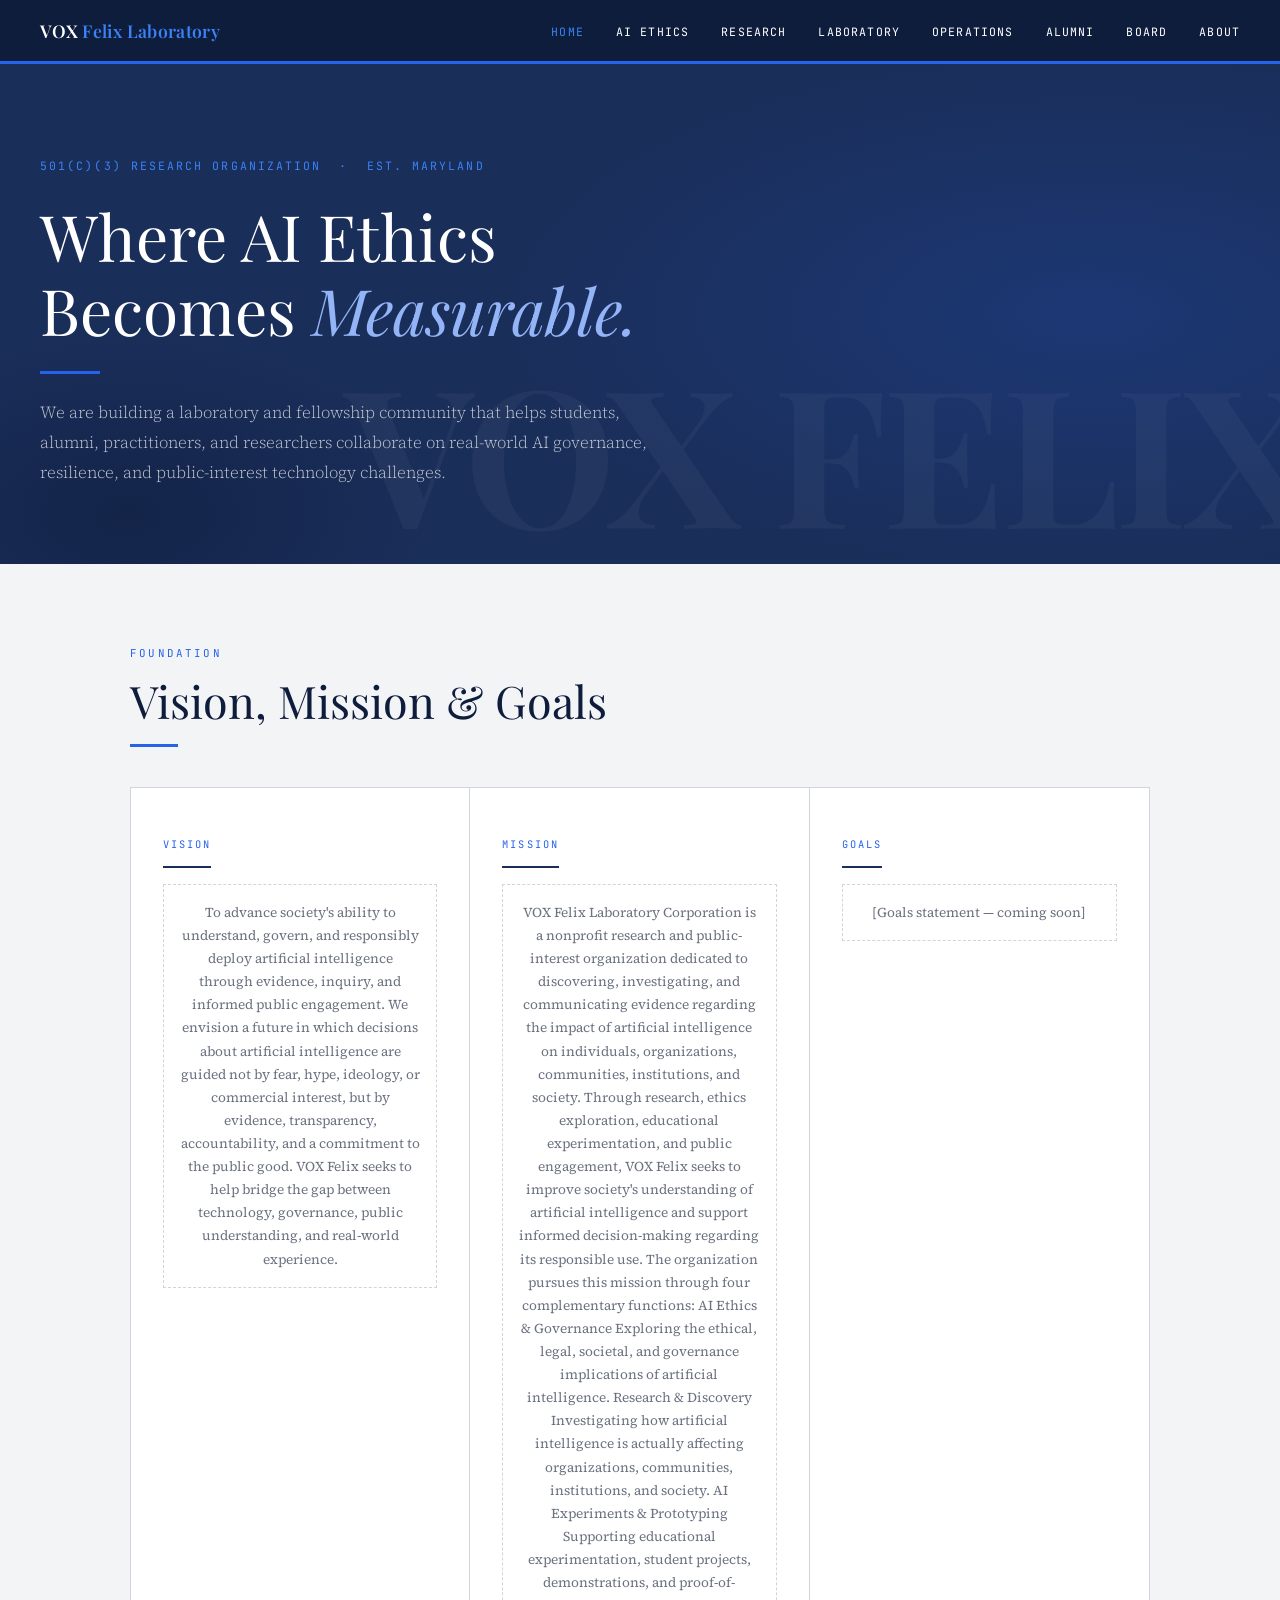
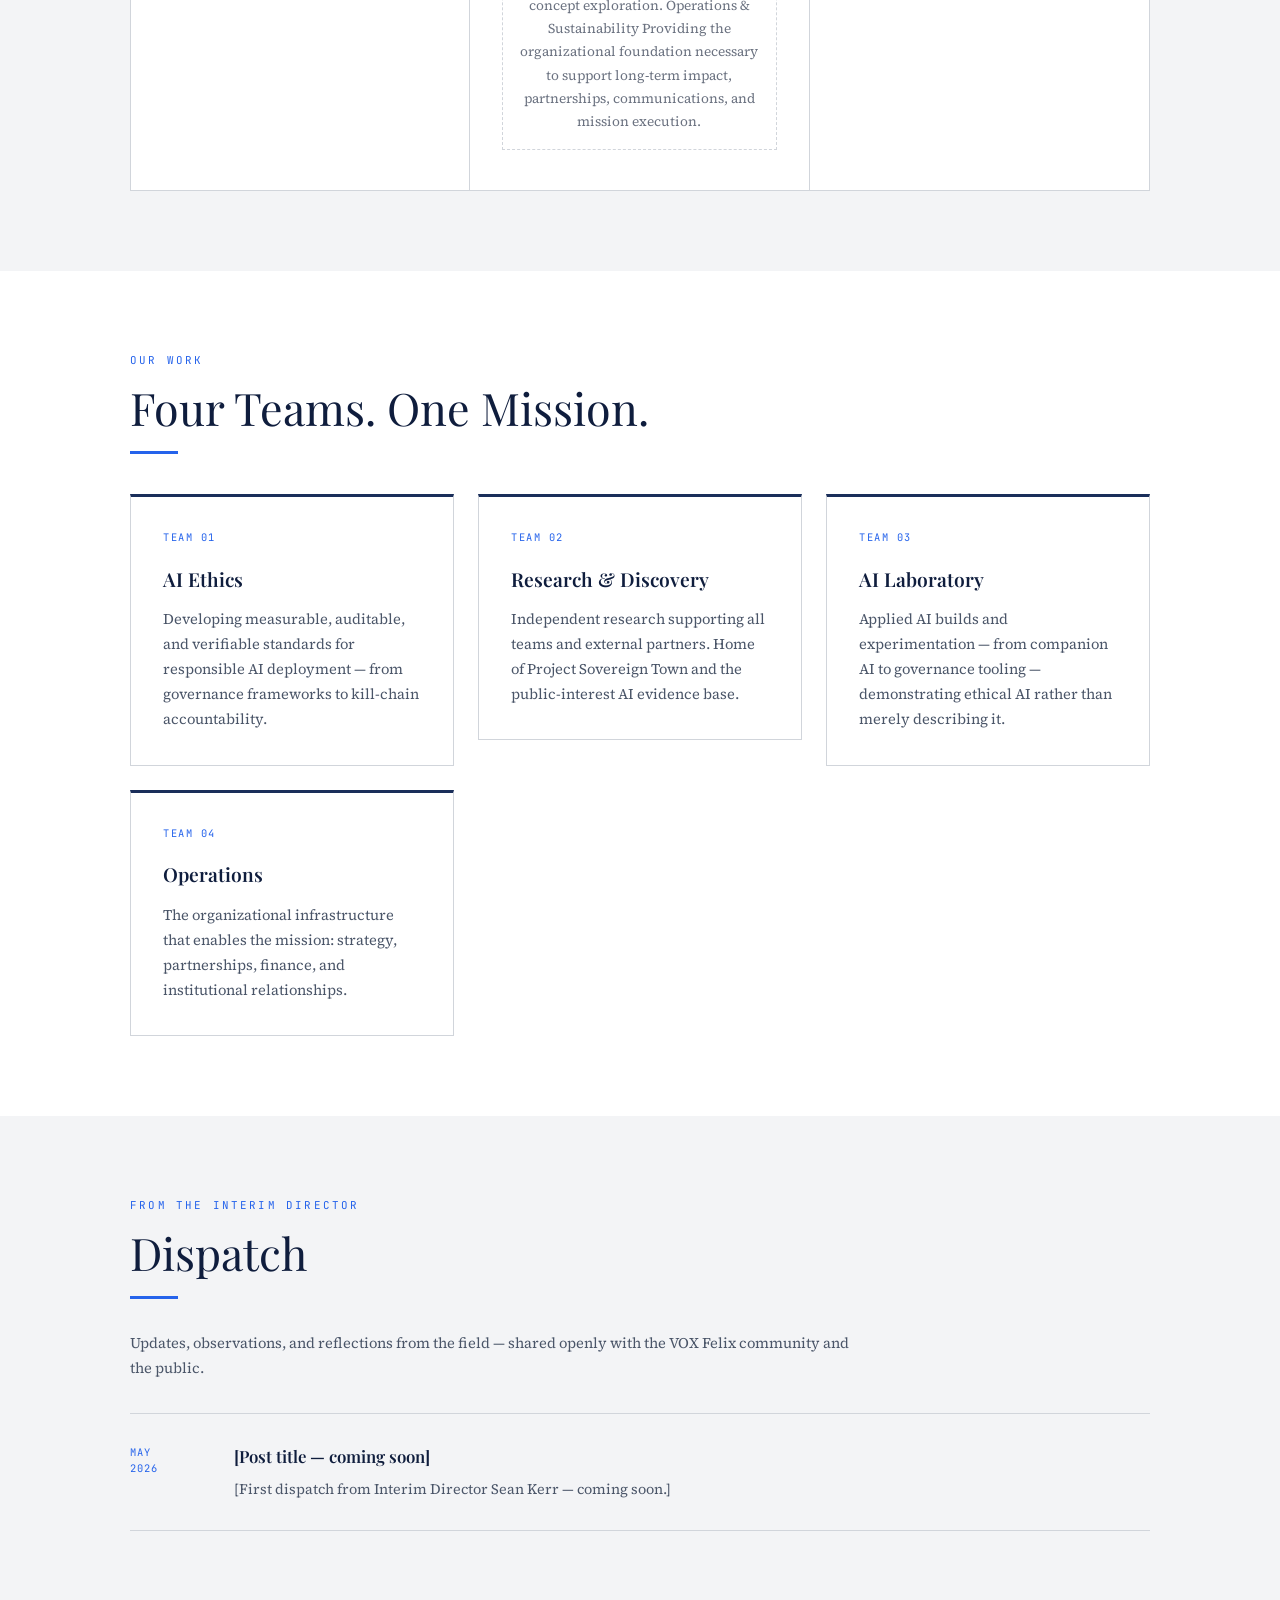
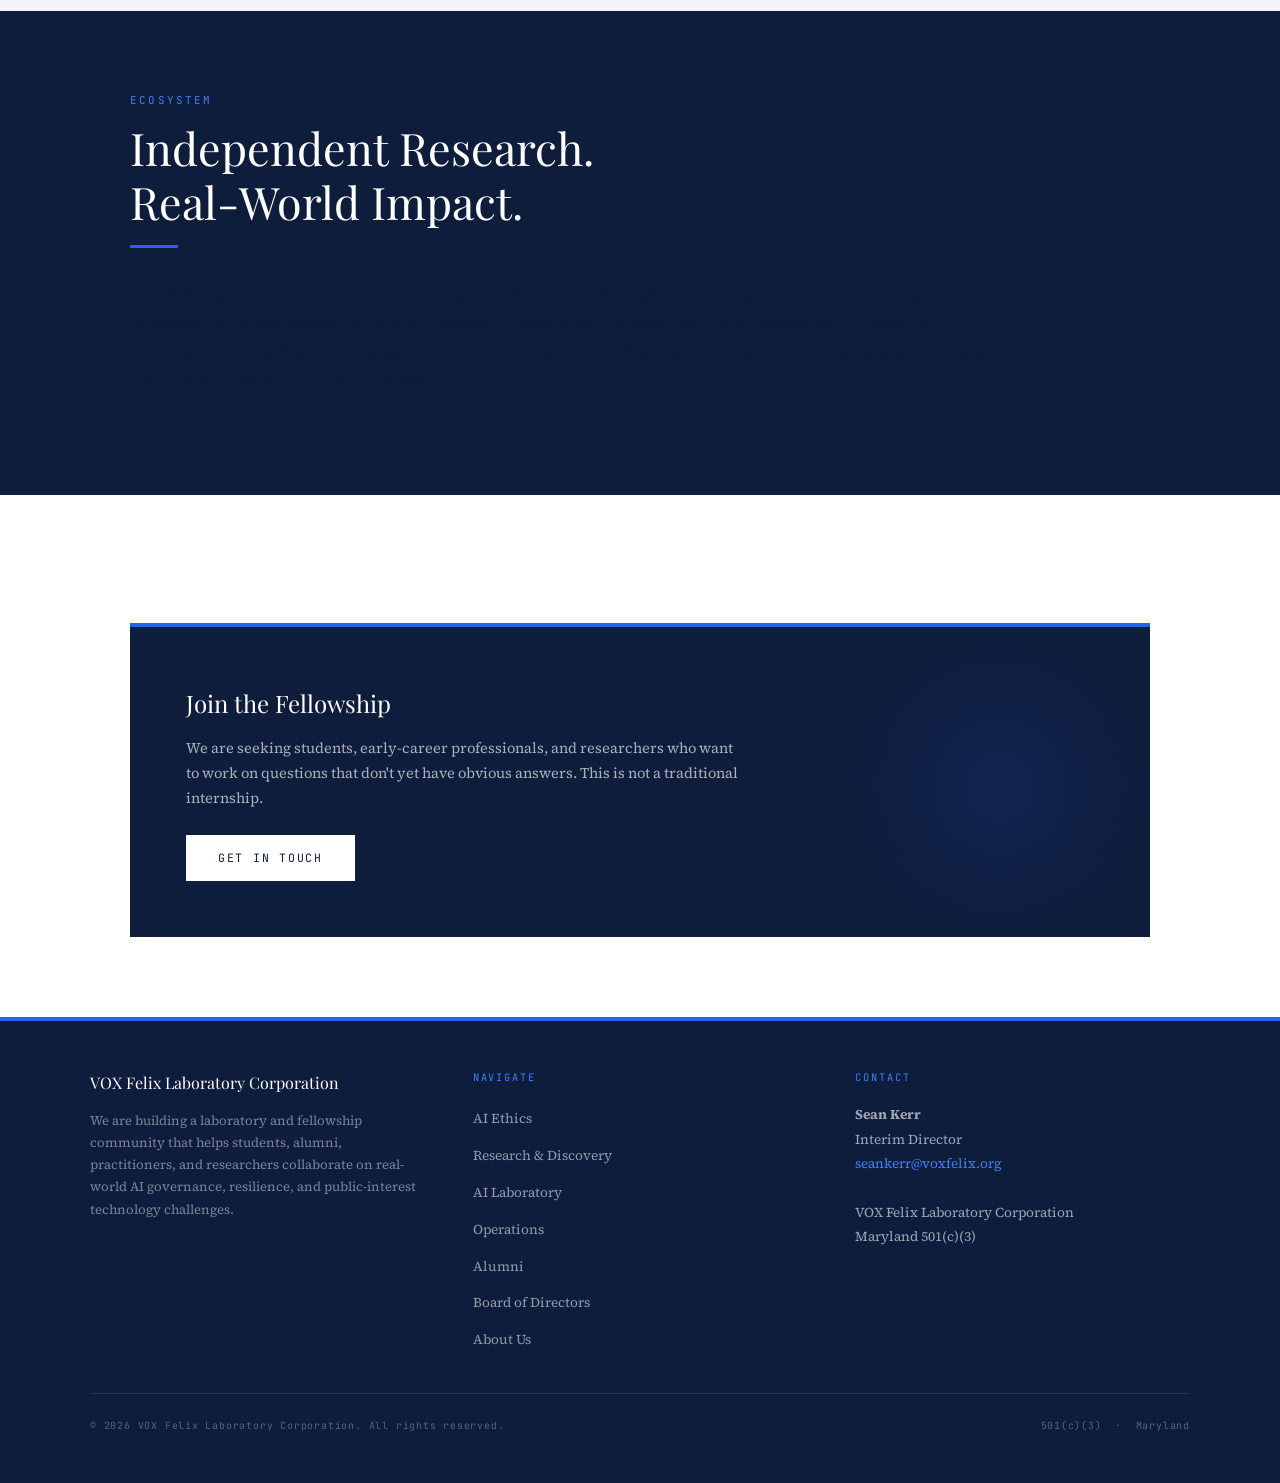
==== commit 7d9f6b29: "Update index.html change text to mission statement" ====
--- a/index.html
+++ b/index.html
@@ -52,7 +52,18 @@
         </div>
         <div class="vmg-block">
           <div class="vmg-label">Mission</div>
-          <div class="vmg-text vmg-placeholder">[Mission statement — coming soon]</div>
+          <div class="vmg-text vmg-placeholder">VOX Felix Laboratory Corporation is a nonprofit research and public-interest organization dedicated to discovering, investigating, and communicating evidence regarding the impact of artificial intelligence on individuals, organizations, communities, institutions, and society.
+Through research, ethics exploration, educational experimentation, and public engagement, VOX Felix seeks to improve society's understanding of artificial intelligence and support informed decision-making regarding its responsible use.
+The organization pursues this mission through four complementary functions:
+AI Ethics & Governance
+Exploring the ethical, legal, societal, and governance implications of artificial intelligence.
+Research & Discovery
+Investigating how artificial intelligence is actually affecting organizations, communities, institutions, and society.
+AI Experiments & Prototyping
+Supporting educational experimentation, student projects, demonstrations, and proof-of-concept exploration.
+Operations & Sustainability
+Providing the organizational foundation necessary to support long-term impact, partnerships, communications, and mission execution. 
+</div>
         </div>
         <div class="vmg-block">
           <div class="vmg-label">Goals</div>
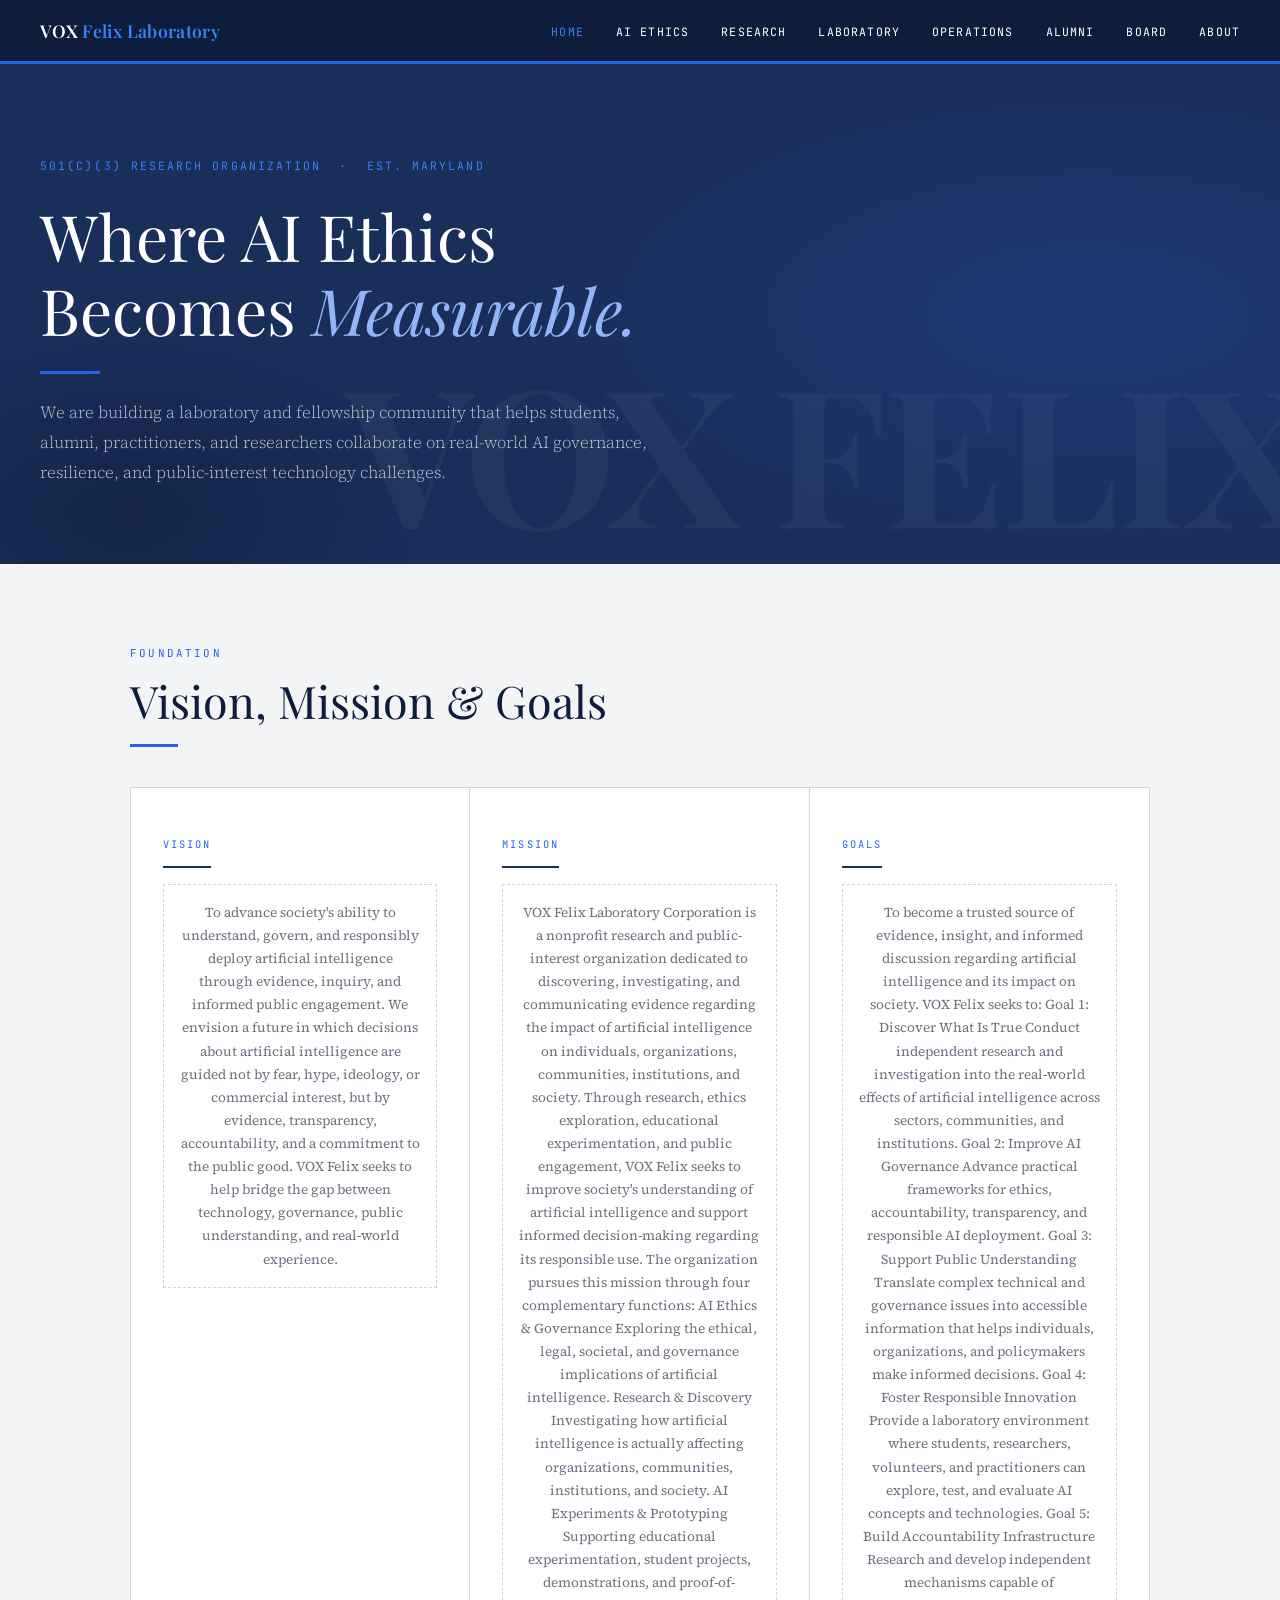
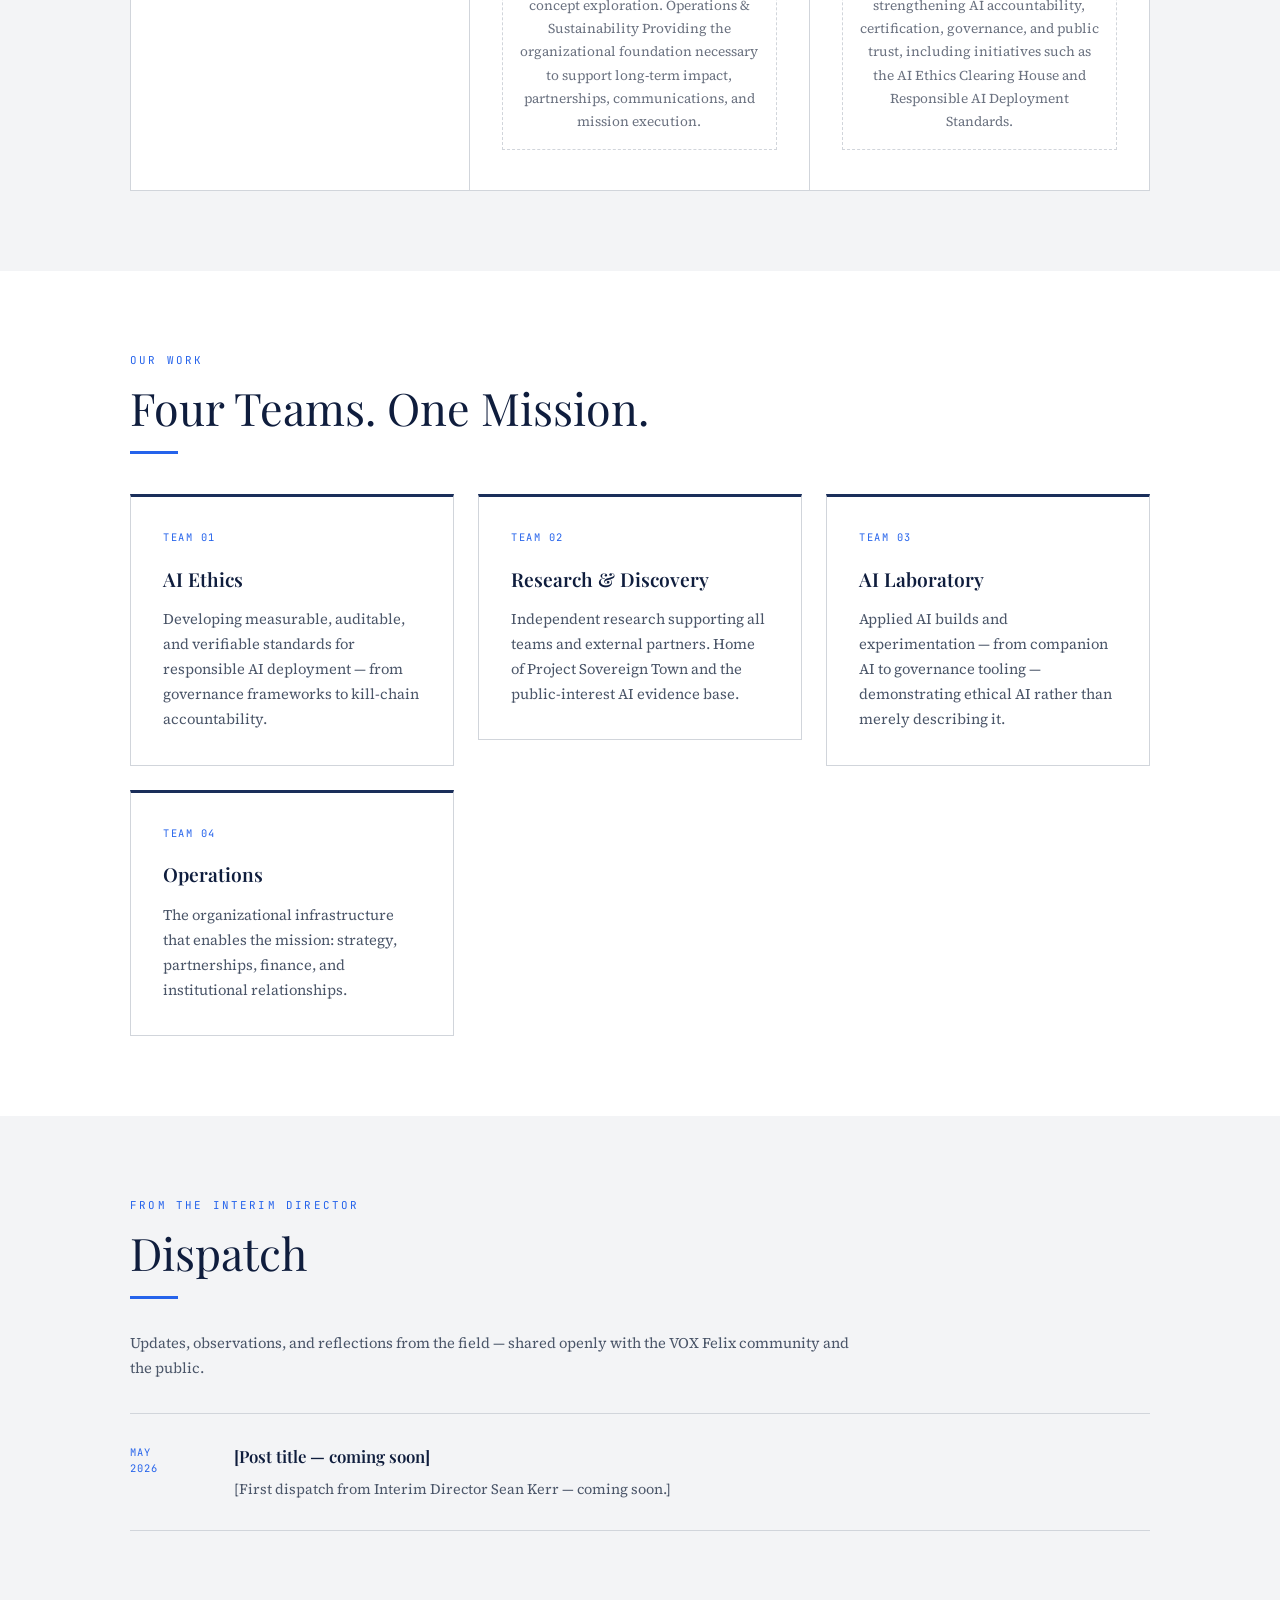
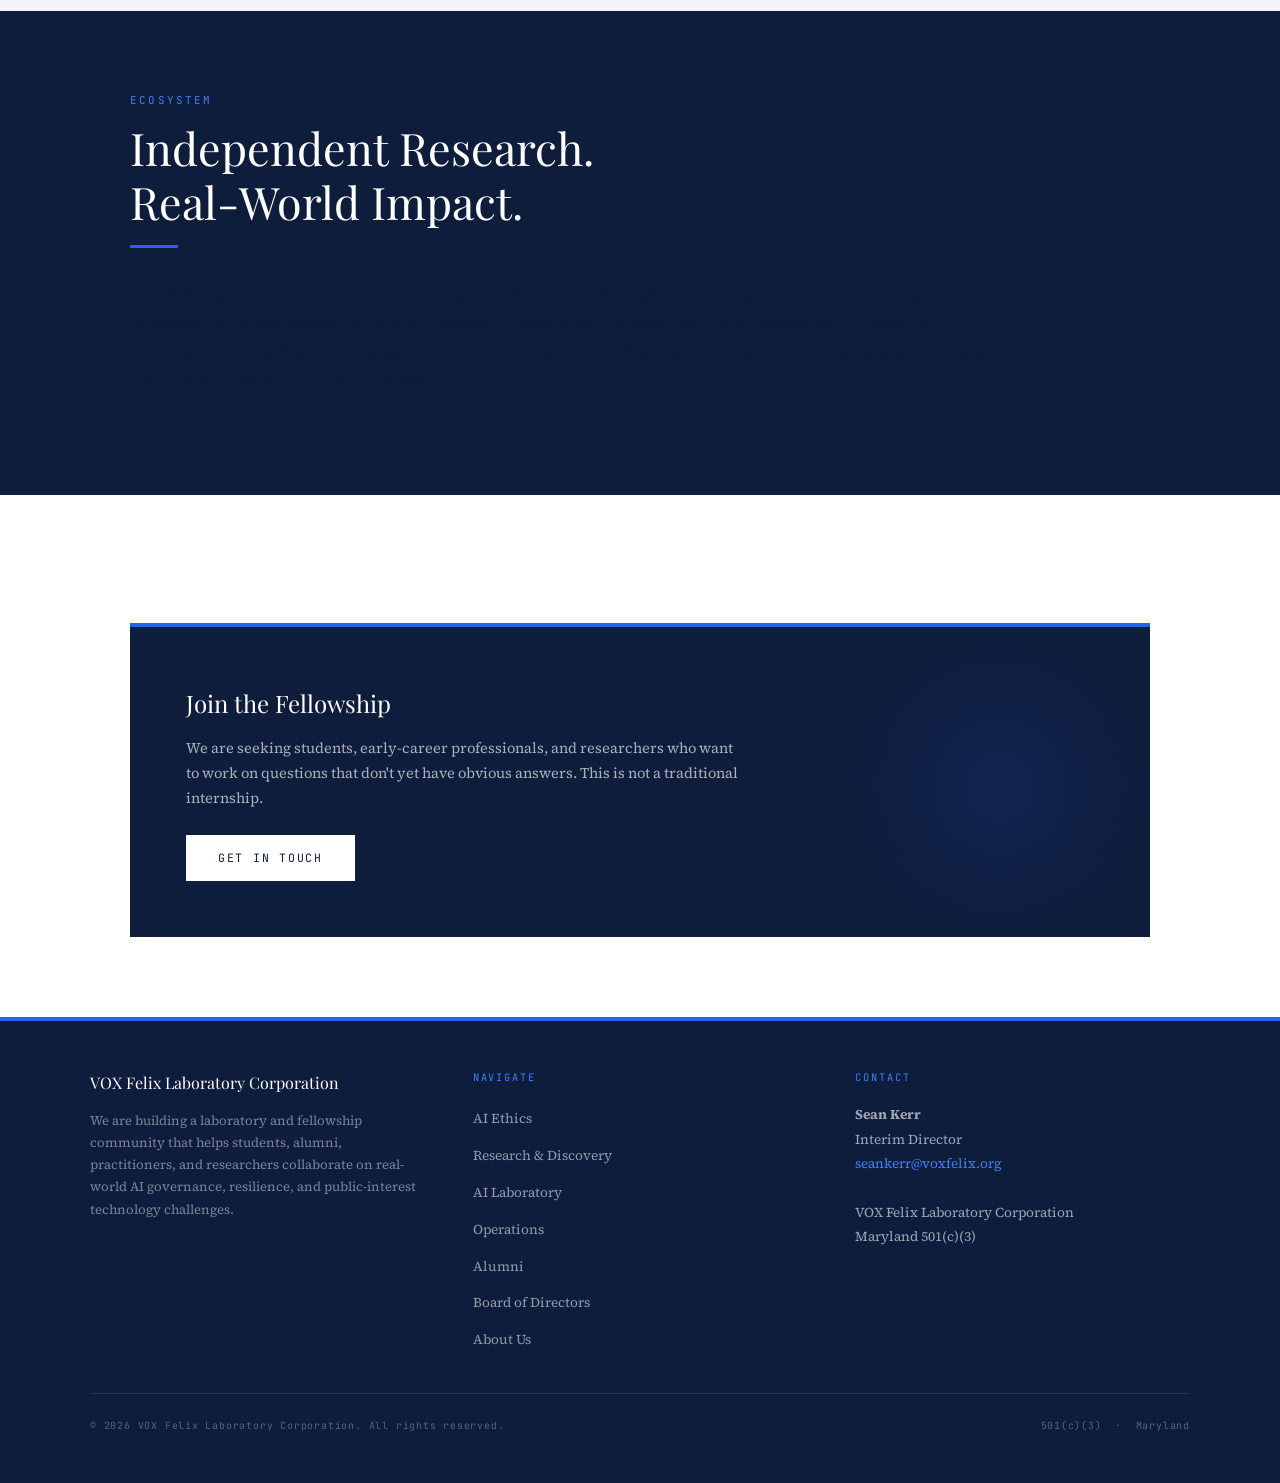
==== commit dfa9c593: "Update index.html to change the text of goal statement" ====
--- a/index.html
+++ b/index.html
@@ -67,7 +67,19 @@
         </div>
         <div class="vmg-block">
           <div class="vmg-label">Goals</div>
-          <div class="vmg-text vmg-placeholder">[Goals statement — coming soon]</div>
+          <div class="vmg-text vmg-placeholder">To become a trusted source of evidence, insight, and informed discussion regarding artificial intelligence and its impact on society.
+VOX Felix seeks to:
+Goal 1: Discover What Is True
+Conduct independent research and investigation into the real-world effects of artificial intelligence across sectors, communities, and institutions.
+Goal 2: Improve AI Governance
+Advance practical frameworks for ethics, accountability, transparency, and responsible AI deployment.
+Goal 3: Support Public Understanding
+Translate complex technical and governance issues into accessible information that helps individuals, organizations, and policymakers make informed decisions.
+Goal 4: Foster Responsible Innovation
+Provide a laboratory environment where students, researchers, volunteers, and practitioners can explore, test, and evaluate AI concepts and technologies.
+Goal 5: Build Accountability Infrastructure
+Research and develop independent mechanisms capable of strengthening AI accountability, certification, governance, and public trust, including initiatives such as the AI Ethics Clearing House and Responsible AI Deployment Standards. 
+</div>
         </div>
       </div>
     </div>
